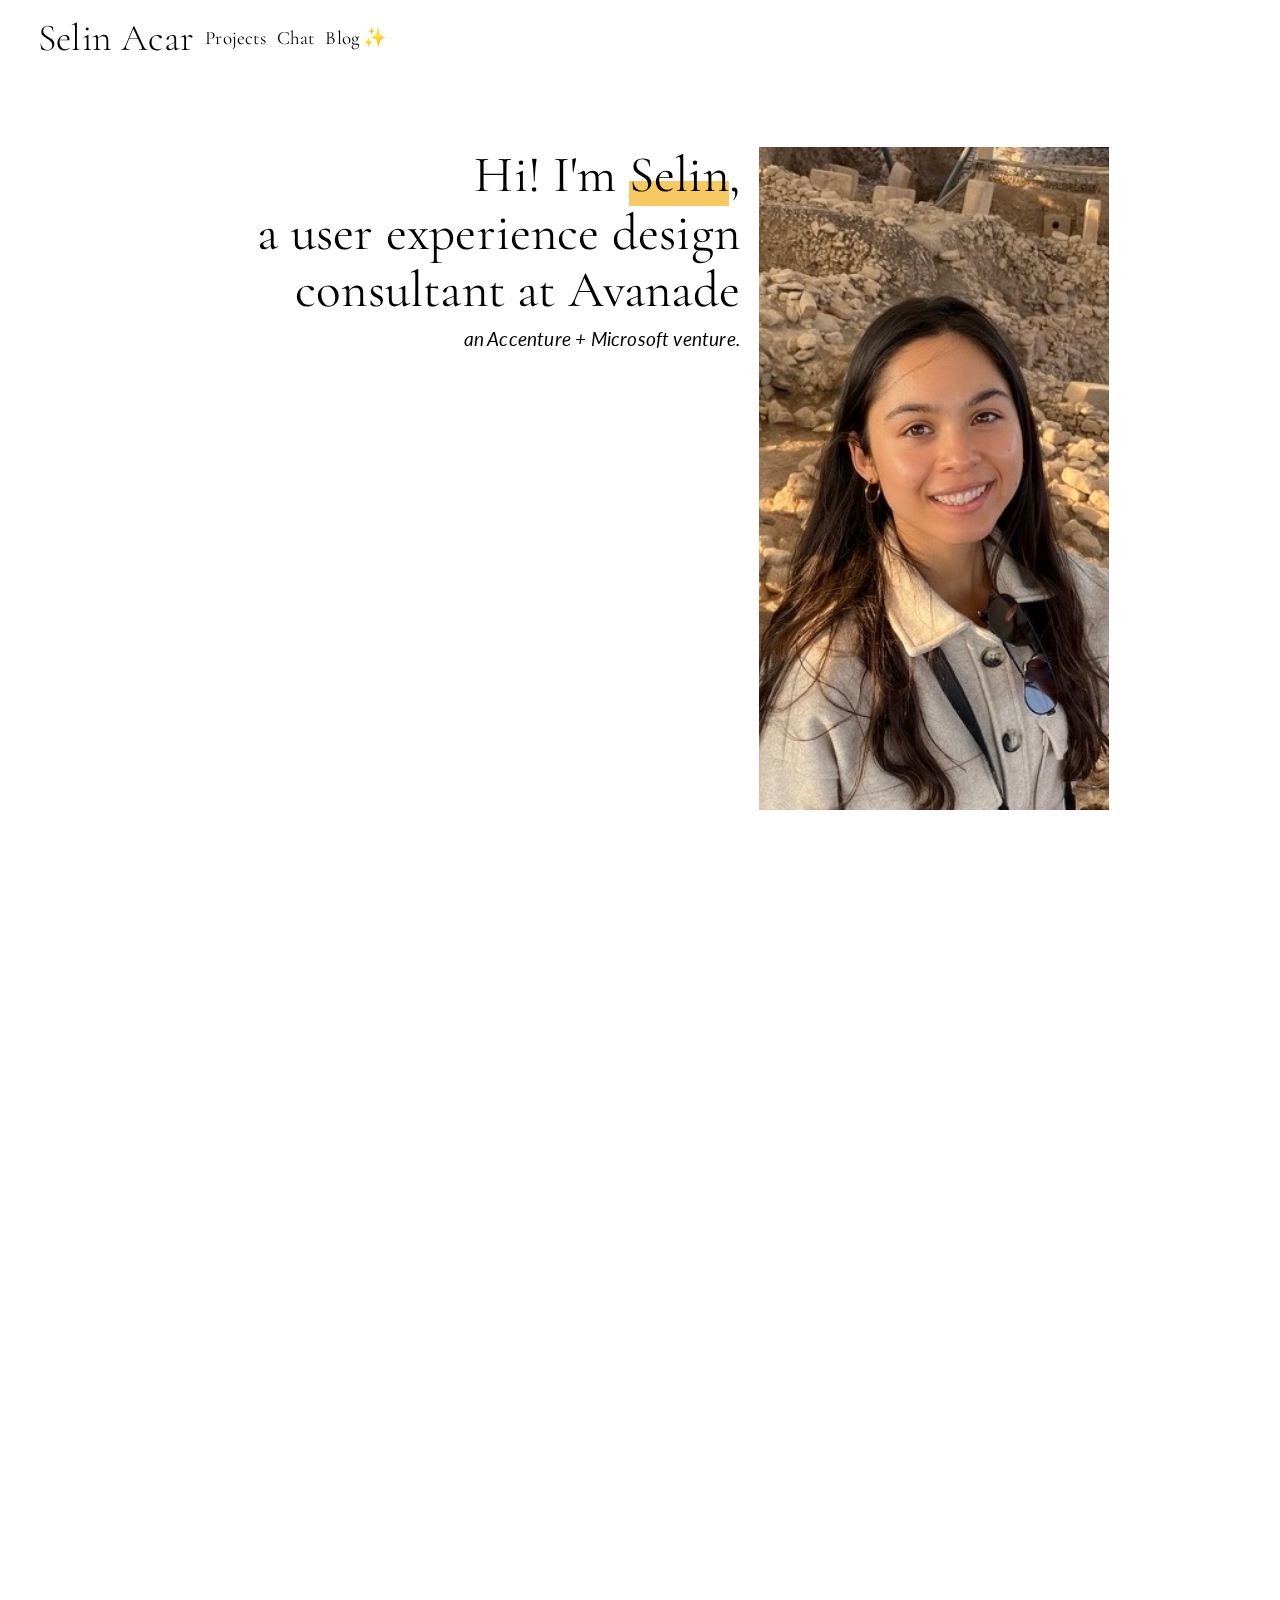
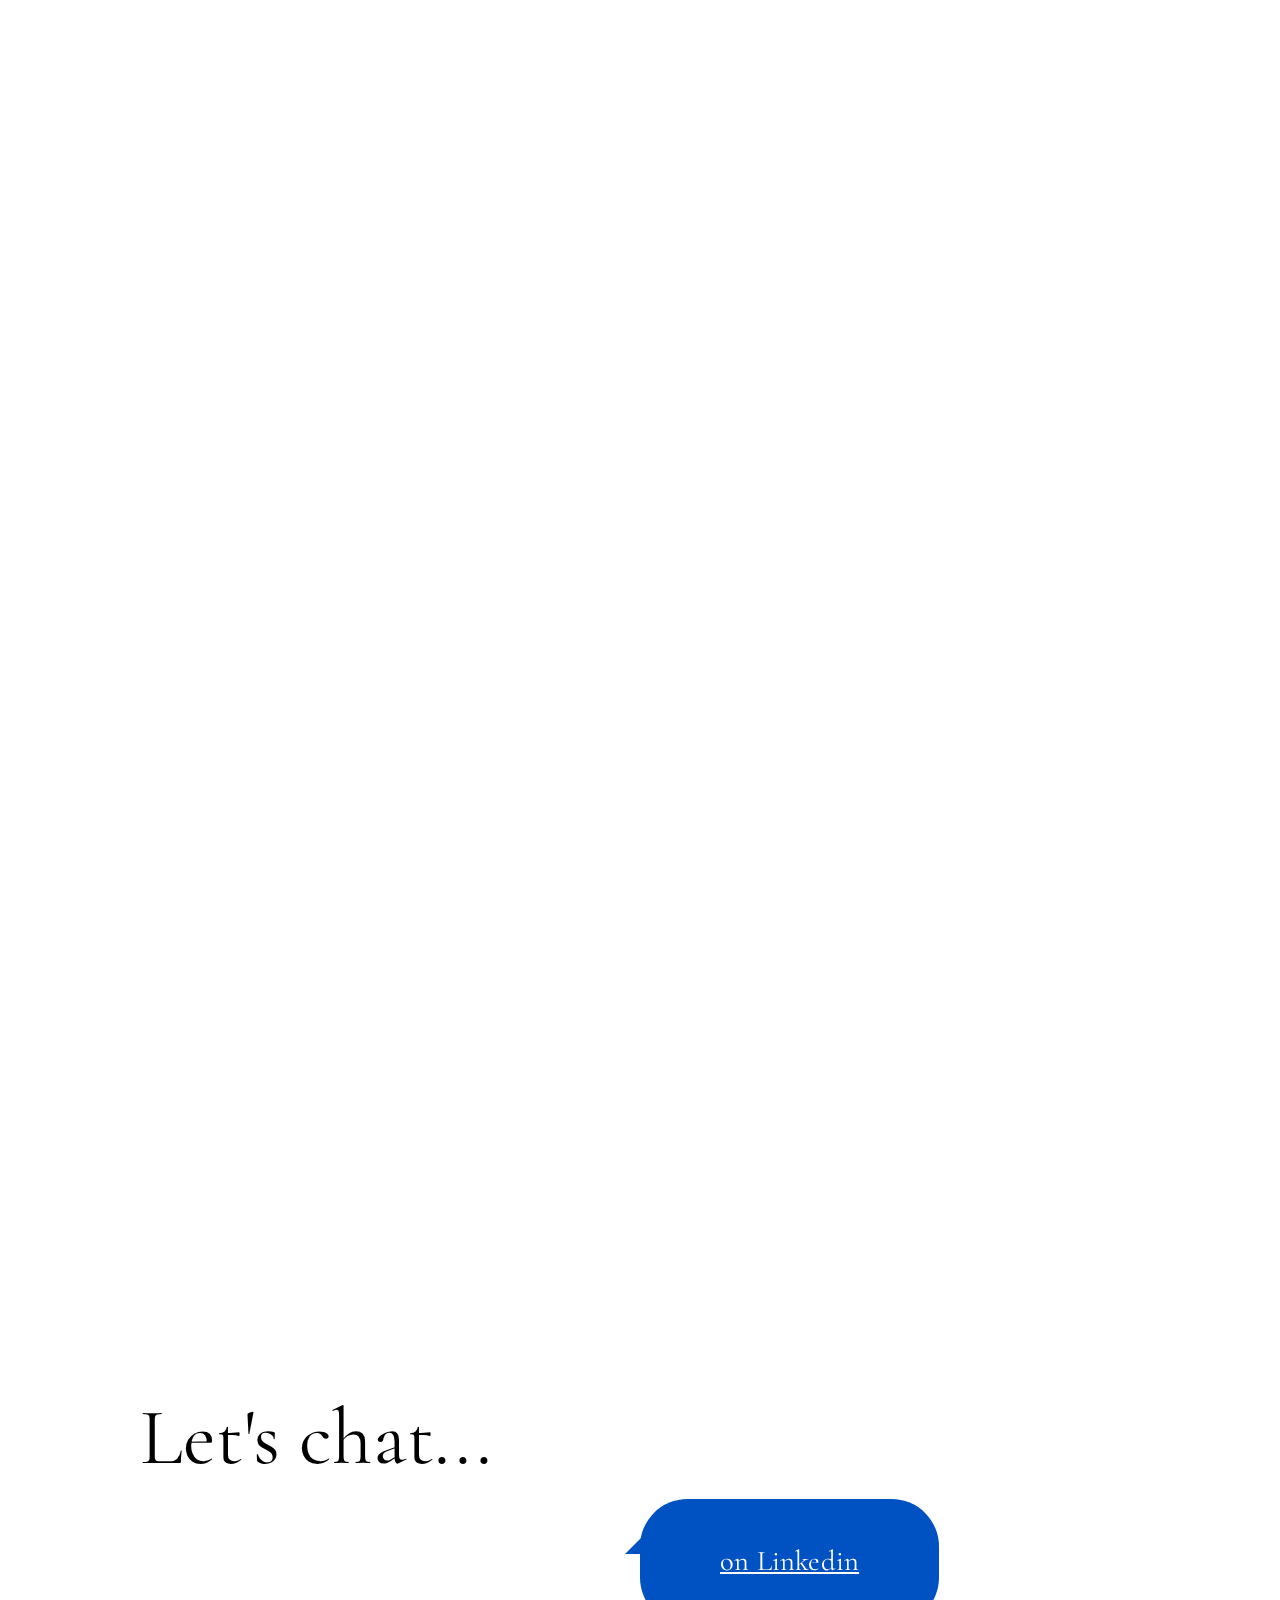
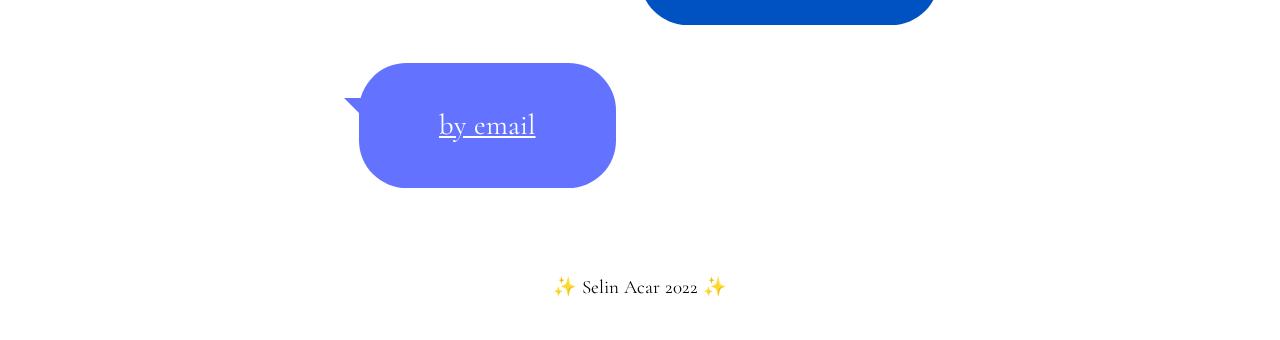
==== index.html @ de11a44c "updated email to western email" ====
<!DOCTYPE html>
<html lang="en">

<head>
    <meta name="viewport" content="width=device-width, initial-scale=1.0">
        
    <title>Selin Acar's Product Design Portfolio</title>
    <link rel="icon" type="image/x-icon" href="assets/favicon.png">
    <link rel="apple-touch-icon" href="assets/favicon.png">
    <link rel="preconnect" href="https://fonts.googleapis.com">
    <link rel="preconnect" href="https://fonts.gstatic.com" crossorigin>
    <link href="https://fonts.googleapis.com/css2?family=Cormorant+Garamond:wght@300&display=swap" rel="stylesheet">
    <link href="https://fonts.googleapis.com/css2?family=Lato:wght@300;700&display=swap" rel="stylesheet">

<link rel="stylesheet" href="style.css">

</head>

<body>

<nav id="navbar">
	<ul>
		<li><a href="#"><h1>Selin Acar</h1></a></li>
		<li><a href="#projects">Projects</a></li>
		<li><a href="#chat">Chat</a></li>
        <li><a href="https://selindenise.medium.com/">Blog</a> &#10024;</li>
	<ul>
</nav>

<div class="container-wide" id="about">
    <div class="intro-component">
        <div class="intro-component-text">
            <h2>Hi! I'm <span class="mark mark-yellow">Selin</span>,<br>a user experience design consultant at Avanade</h2>
            <p class="intro-component-emphasis">an Accenture + Microsoft venture.</p>
        </div>
        <img src="assets/selin_acar_peace.jpeg" alt="Selin Acar smiling in a selfie"/>
    </div>
    <div class="intro-component-description">
        <p class="reveal">My mix of <strong>technical understanding</strong>, <strong>user-centred approach</strong>, and <strong>eye for design</strong></b> results in...</p>
        <p class="intro-component-large reveal"><strong>thorough designs</strong></p>
        <p class="intro-component-large reveal"><strong>+</strong></p>
        <p class="intro-component-large reveal">great <strong>communication with developers</strong></p>
        <p class="intro-component-large reveal"><strong>+</strong></p>
        <p class="intro-component-large reveal">and <strong><em>ideas that come to life</em></strong>
    </div>
    
    <div class="brands">
        <h3 class="reveal">I've worked with...</h3>
        <div class="brands-images">
            <img class="reveal" src="assets/logos/enbridge.png" alt="Enbridge Logo">
            <img class="reveal" src="assets/logos/timmies.png" alt="Tim Hortons">
            <img class="reveal" src="assets/logos/telus.png" alt="Telus Logo">
            <img class="reveal" src="assets/logos/saputo.png" alt="Saputo Logo">
            <img class="reveal" src="assets/logos/td.png" alt="Toronto Dominion Bank Logo">
            <img class="reveal" src="assets/logos/tangerine.png" alt="Tangerine Bank">
            <img class="reveal" src="assets/logos/cmhc.png" alt="Canadian Motgage Housing Corporation Logo">
            <img class="reveal" src="assets/logos/metrolinx.png" alt="Metrolinx Logo">
            <img class="reveal" src="assets/logos/petrolubricants.png" alt="Petro Canada Lubricants Logo">
        </div>
    </div>
    <!--
    <div class="secondaryinfo block">
        <div class="secondaryinfo-block secondaryinfo-block-skills">
            <h3>Skills</h3>
            <div class="secondaryinfo-block-content">
                <ul>
                    <li>Annotations for Developers</li>
                    <li>Design Thinking Methods<li>
                    <li>Flow Diagrams</li>
                    <li>HTML + CSS</li>
                    <li>Information Architecture</li>
                    <li>Personas</li>
                    <li>Problem Solving + Logical Thinking</li>
                    <li>Prototyping</li>
                    <li>Storyboarding</li>
                    <li>Wireframes</li>
                    <li>Swift</li>
                    <li>Technical Writing + UML Documentation</li>
                </ul>
            </div>
        </div>
        <div class="secondaryinfo-block secondaryinfo-block-tools">
            <h3>Tools</h3>
            <div class="secondaryinfo-block-content">
                <ul>
                    <li>Adobe XD</li>
                    <li>Figma</li>
                    <li>Sketch</li>
                    <li>Balsamiq</li>
                    <li>Invision</li>
                    <li>Mural</li>
                    <li>Otter</li>
                    <li>Asana</li>
                    <li>Git</li>
                    <li>Xcode</li>
                </ul>
            </div>
        </div>
        <div class="secondaryinfo-block secondaryinfo-block-edu">
            <h3>Education</h3>
            <div class="secondaryinfo-block-content">
                <div class="center">
                    <img src="assets/fun/western.png" alt="Western University Mustang sticker with a large purple W and a running horse on top"/>
                </div>
                <p><strong>BESc Software Engineering</strong>, Western University 2017</p>
                <p>UXQB <strong>Certified Professional for Usability and User Experience</strong> - Foundation Level (CPUX-F) 2018</p>
                <p>Interaction Design Foundation (IDF) courses: <strong>Quality Web Communication</strong> 2022, <strong>UX Designer from Scratch</strong> 2018, <strong>Web Design for Usability</strong> 2017</p>
            </div>
        </div>
    </div>
    -->
</div>
<div class="container-full reveal">
    <div id="projects">
        <h2>Projects</h2>
        <p class="subheading">From research to maintenance, I've provided value throughout the full life cycle of product development.</p>
        
        <div class="twobytwogrid">
            
            <a href="2021-sende-birthday.html"><article class="project-highlight blue card">
                <h3><span class="mark mark-blue">Celebrating 365 days of Sende</span></h3>
                <p><em>as a Founder and Dreamer @ Sende Self-Care Essentials</em></p>
                <img class="project-highlight-photo" src="assets/2021-sende/sendecover.jpg" alt="A collage of sende imagery and branding">
            </article></a>
            
            <a href="2022-consumerapp.html"><article class="project-highlight red card">
                <h3><span class="mark mark-red">Designing the transition to a super app</span></h3>
                <p><em>as a Product Designer @ Canada's Largest Multinational Restaurant Chain</em></p>
                <img class="project-highlight-photo" src="https://nuvomagazine.scdn2.secure.raxcdn.com/wp-content/uploads/2016/08/Timbits.jpg" alt="Illustration of Tim Bits by Alice Clair">
            </article></a>
            
            <a href="2021-bank.html"><article class="project-highlight green card">
                <h3><span class="mark mark-green">Bringing manual experiences to the digital world</span></h3>
                <p><em>as a User Experience Designer @ a Top Five Canadian Bank</em></p>
                <img class="project-highlight-photo" src="assets/2021-bank/DBank-Send-and-Request-Money.jpg" alt="">
            </article></a>
            
            <a href="2020-telecom.html"><article class="project-highlight purple card">
                <h3><span class="mark mark-purple">Designing DIY home internet and cable setup experiences</span></h3>
                <p><em>as a Service designer @ a Big Three Canadian Telecom Company</em></p>
                <img class="project-highlight-photo" src="assets/2020-telecom/erik-mclean-U-Vu_r6qyyU-unsplash.jpg" alt="">
            </article></a>

            <a href="2018-gasutilities.html"><article class="project-highlight yellow card">
                <h3><span class="mark mark-yellow">A full digital transformation</span></h3>
                <p><em>as a User Experience Designer @ Canada's Largest Gas Utilities Company</em></p>
                <img class="project-highlight-photo" src="assets/2018-gasutilities/jason-richard-naK1i6nCuqc-unsplash.jpg" alt="">
            </article></a>
            
<!--            <a href="2021-sende.html"><article class="project-highlight blue card">-->
<!--                <h3><span class="mark mark-blue">Sende: Building you a self-care brand</span></h3>-->
<!--                <p><em>as a Founder and Dreamer @ Sende</em></p>-->
<!--                <img class="highlight-photo" src="assets/2021-sende/sendecover.jpg" alt="A collage of sende imagery and branding">-->
<!--            </article></a>-->
        </div>

        <div class="other-projects">
        <h3>Other Projects</h3>
            <details>
                <summary class="link">show me other projects</summary>
                <ul class="bullets">
                    <li><b>Digital Appointment Booking @a Top Five Canadian Bank</b> &#x2022; Designing various flows (incl. language and advisor selection)</li>
                    <li><b>Digital Transformation @Housing Crown Corporation</b> &#x2022; Creating the sass for a design system</li>
                    <li><b>iOS App @One of The Largest U.S. Congregations</b> &#x2022; Getting an app up and running quick as an iOS developer</li>
                    <li><b>iOS Banking App @a Top 5 Canadian Bank Subsidiary</b> &#x2022; Maintaining and updating features as an iOS developer</li>
                    <li><b>Pipeline Overhaul @Housing Crown Corporation</b> &#x2022; On a team that was creating software deployment pipelines throughout the organization, I created documents and videos for the client to help them understand the changes and utilize the pipelines</li>
                    <li><b>Digital Transformation @Canada's Largest Gas Utilities Company</b> &#x2022; Creating the sass based off of style guides and working with remote teams</li>
                    <li><b>Digital Transformation @Saputo (Liddel's + Devondale)</b> &#x2022; Creating the front-end for a Sitecore website</p></li>
                    <li><b>Presto Website @Metrolinx</b> &#x2022; Implementing designs for features in Angular</li>
                    <li><b>SEO Strategy @one of Canada's largest Oil & gas companies</b></li>
                    <li><b>Neck Therapy Simulation Project: Paper Plane @Western University Engineering+Physiotherapy</b> &#x2022; Creating a VR game on the Oculus Rift for neck rehabilitation. This earned most innovative capstone project at Western University in 2017 and was presented at the 2018 Bone and Joint Conference.</li>
                    <li><b>Focal: An immersive experience @Ryerson Univeristy</b> &#x2022; Developed an iOS application for a capstone fashion show that aimed to bridge the gap between technology and fashion by using the app to interact with the show itself</li>
                    <li><b>Print Material @Lighting Essentials</b> &#x2022; Designed in-store signage and business cards</li>
                    <li><b>Website & Google Reviews @London Prestige</b> &#x2022; Helping out my family's business</li>
                </ul>
                <p><em>...and more ~</em></p>
            </details>
        </div>

    </div>
    <!--
    <div class="funinfo">
        <div class="funinfo-block">
            <img src="assets/fun/bobaillustration.png" alt="illustration of bubble tea swirling with stars" width="50" height="150"/>
            <div class="funinfo-block-text">
                <h3 class="inline">Outside work,</h3>
                <p>I love to adventure, play board games, discover skincare products, drink bubble tea, and I founded a small business <a href="https://www.sende.ca">(www.sende.ca)</a> with one of my oldest friends.</p>
                <img src="assets/fun/azul.jpeg" alt="tile pieces from the game Azul"/>
            </div>
            <img src="assets/fun/selin with sende pestemal in pamukkale.png" alt="selin with sende pestemal in pamukkale"/>
        </div>
    </div>
-->
</div>


<div class="container-wide" id="chat">
    <h2>Let's chat...</h2>
    <a href="https://ca.linkedin.com/in/selinacar" class="chat-link">on Linkedin</a>
    <a href="mailto:sacar2@uwo.ca" class="chat-link">by email</a>
</div>
    
<footer>&#10024; Selin Acar 2022 &#10024;</footer>

<script>
    window.addEventListener("scroll", reveal);
    
    function reveal(){
        var reveals = document.querySelectorAll('.reveal');
        for (var i = 0; i < reveals.length; i++){
            var windowheight = window.innerHeight;
            var revealtop = reveals[i].getBoundingClientRect().top;
            var revealpoint = 150;
            var num = (windowheight - revealpoint);
            console.log("windowheight " + windowheight  + "< num " + num );

            if (revealtop < (windowheight - revealpoint)){
                reveals[i].classList.add('active');
            }else{
                reveals[i].classList.remove('active');
            }
        }
    }
</script>
<script>
    
    var prevScrollpos = window.pageYOffset;
    window.onscroll = function() {
    var currentScrollPos = window.pageYOffset;
<!--    if (window.innerWidth <= 1000) {-->
      if (prevScrollpos > currentScrollPos) {
        document.getElementById("navbar").style.top = "0";
      } else {
        document.getElementById("navbar").style.top = "-290px";
      }
<!--    }-->
      prevScrollpos = currentScrollPos;
    }
    
    
   
</script>

</body>

</html>
---- style.css ----
/* STRUCTURE ====================================*/

html{
    font: 20px 'Cormorant Garamond', serif;
    letter-spacing: .01rem;
    word-break: keep-all;
    line-height: 1.6;
}@media only screen and (min-width: 600px) {
    html{
        padding: 2rem 0 2rem;
        font-size: 19px;
    }
}@media only screen and (min-width: 1200px) {
    html{
        max-width: none;
        padding: 0;
        margin: 0;
    }
}
@media only screen and (min-width: 700px) { font: 24px 'Cormorant Garamond', serif; }

body{
    padding: 2rem 1rem 0;
    margin: 0;
    box-sizing: border-box;
}

@media only screen and (min-width: 1000px) {
    .container-full{ padding: 0 0 2rem; }
    .container-wide{
        padding: 1rem 0;
        width: 1000px;
        margin: auto;
    }
    .container-narrow{
        padding: 1rem 0;
        width: 800px;
        margin: auto;
    }
}

.twobytwogrid a{ margin: 1rem;
}@media only screen and (min-width: 800px) {
    .twobytwogrid{
        display: grid;
        grid-template-columns: 1fr 1fr;
    }
}

/* ALIGNMENT & SPACING ====================================*/

.center{ text-align: center; }
.inline{ display: inline; }
.resultsCTA{ margin-bottom: 2rem; }

/* TEXT ====================================*/

h1{ margin: 0; }
h1{ font-weight: lighter; }
h2{ font: 2.5em/1em 'Cormorant Garamond', serif; margin-bottom: 1rem; }
h3{ font: 1.6em/1em 'Cormorant Garamond', serif; margin: 1rem 0 .3rem;}
h4{ font: 1.3em/1em 'Cormorant Garamond', serif; margin: 1rem 0 .3rem;}
@media only screen and (min-width: 800px) {
    h2{ font: 4.209rem/4.5rem 'Cormorant Garamond', serif; }
    h3{ font: 2.441rem/3rem 'Cormorant Garamond', serif; }
    h4{ font: 1.953rem/2.0rem 'Cormorant Garamond', serif; }

}

.subheading{
    padding: 1rem;
    margin: 0;
    text-align: center;
}

.description{ font: 2rem/3rem 'Cormorant Garamond', serif; }

p{ font: 1rem/2rem 'Lato', sans-serif;}
b, strong{ font-family: 'Cormorant Garamond SemiBold'; }
p b, p strong, li b{ font-family: 'Lato', sans-serif; }
a{ color: black; }
a:visited{ color: black; }
.referencetext{
    color: grey;
    font-size: 0.7rem;
    float: right;
    text-align: right;
}
small{
    color: #575757;
    display: block;
    letter-spacing: 1.5;
    max-width:600px;
    float: right;
    text-align: right;
    font-family: 'Lato', sans-serif;
    letter-spacing: .2em;
}

/* LISTS ====================================*/

ul{ padding: 0; }
ul li{ list-style: none; }
ol li, ul li{ margin-bottom: .6rem; font-family: 'Lato', sans-serif;}

.bullets{ padding: revert; }
.bullets li{ list-style: "\2012  "; }

dt{
    font: small-caps 0.8rem 'Cormorant Garamond Bold', serif;
    padding-right: 0.5rem;
}
dd{ font-family: 'Lato', sans-serif;}

@media only screen and (min-width: 700px) {
    dd{
        margin-inline-start: 0;
        margin-bottom: 1rem;
    }
}

@media only screen and (min-width: 800px) {
    dl{
        display: grid;
        grid-template-columns: max-content auto;
    }
    dt{ grid-column-start: 1; }
    dd{
        grid-column-start: 2;
        padding-bottom: 1rem;
    }
}

/* MARKS (Highlights) ====================================*/

.mark{ background: linear-gradient(180deg, #fff 60%, #FFDF50 40%); }
.mark-purple{ background: linear-gradient(180deg, #fff 60%, rgba(195,150,209, 0.7) 40%); }
.mark-yellow{ background: linear-gradient(180deg, #fff 60%, rgba(246,178,29, 0.7) 40%); }
.mark-red{ background: linear-gradient(180deg, #fff 60%, rgba(255,70,72, 0.7) 40%); }
.mark-green{ background: linear-gradient(180deg, #fff 60%, rgba(81,176,67, 0.7) 40%); }
.mark-blue{ background: linear-gradient(180deg, #fff 60%, rgba(50,180,255, 0.7) 40%); }

/* EFFECTS ====================================*/

@keyframes fadein {
    from { opacity: 0; }
    to   { opacity: 1; }
}

.fade {
  background-color: lightgreen;
  opacity: 1;
}

@keyframes float {
  0% { transform: translatey(0px); }
  50% { transform: translatey(-20px); }
  100% { transform: translatey(0px); }
}

.reveal{
    position: relative;
    transform: translatey(150px);
    opacity: 0;
    transition: all 2s ease
}
.reveal.active{
    transform: translatey(0px);
    opacity: 1;
}

/* NAVIGATION ====================================*/
nav{
    background: white;
    z-index: 1000;
    width: 100%;
    padding: 0 1rem;
}
nav a, #projects a{ text-decoration: none; }

#navbar {
    position: fixed;
    top: 0;
    left: 0;
    transition: top 1s; /* Transition effect when sliding down (and up) */
}@media only screen and (min-width: 475px) {
    #navbar { left: 1rem; }
}
#navbar li{
    list-style: none;
    float: left;
    margin: 0 .6rem 0 0;
    line-height: 2rem;
    font-family: "Cormorant Garamond", serif;
}
#navbar li a{ font-size: 0.8rem;
}@media only screen and (min-width: 600px) {
    #navbar li a{ font-size: 1rem; }
}
#navbar a:hover{ background: linear-gradient(180deg, #fff 60%, rgba(246,178,29, 0.7) 40%); }
#navbar a>h1:hover{ background: linear-gradient(180deg, #fff 60%, rgba(246,178,29, 0.7) 40%); }

/* COMPONENTS: GLOBAL ====================================*/

#about{
    animation: fadein 2s;
    position: relative;
    scroll-snap-type: y mandatory;
}

article{ transition: 0.3s ease-in-out; }
article:hover{
    margin-top:-3px;
    margin-left:-3px;
    margin-right: 3px;
}
article h3::before{
    content: "case study";
    display: block;
    font: small-caps 0.8rem 'Cormorant Garamond', serif;
    margin-bottom: 0.5rem;
}@media only screen and (min-width: 600px) {
    article h3::before{ margin-bottom: 0.3rem; }
}
article.green:hover, article.green:active, article.green:focus{ background: honeydew; }
article.purple:hover, article.purple:active, article.purple:focus{ background: lavender; }
article.red:hover, article.red:active, article.red:focus{ background: mistyrose; }
article.yellow:hover, article.yellow:active, article.yellow:focus{ background: lightgoldenrodyellow; }
article.blue:hover, article.blue:active, article.blue:focus{ background: azure; }

.card{
    padding: 1rem 2rem;
    box-shadow: 4px 4px 10px lightgrey;
    box-sizing: border-box;
}

.challenge{
    padding: 1rem 2rem;
    border-left: 6px solid gray;
    box-shadow: 4px 4px 10px lightgrey;
    box-sizing: border-box;
    margin-bottom: 1rem;
    border-radius: 5px 0 0 5px;
    background: #fefefe;
}
.challenge h4{ font: small-caps 1rem 'Cormorant Garamond Bold'; margin: 0;}

.cover-image{
    max-height:50vh;
    object-fit: cover;
}

.CTA{
    font-size: 2rem;
    float: right;
}

details {
    margin-bottom: 0.5rem;
    overflow: hidden;
    color: black;
    border-right-width: 1px;
    border-bottom-width: 2px;
    padding: 0 0.5rem;
    background: white;
}
details #text { content: "see other projects"; }
details[open] #text { content: "hide other projects"; }
details[open] > summary:before { transform: rotate(90deg);}

footer{
    margin: 10rem 1rem 2rem;
    text-align: center;
    padding-top: 1rem;
}

img{
    width: 100%;
    padding-bottom: 1.3rem;
}

.learning{
    padding: .5rem 2rem;
    border-left: 6px solid #FFDF50;
    box-shadow: 4px 4px 10px lightgrey;
    box-sizing: border-box;
    margin-bottom: 2rem;
    border-radius: 5px 0 0 5px;
}

#projects a:hover, .link{ text-decoration: underline; }
#projects h2{ color: transparent;}

.project-image{ padding-bottom:.3rem; }
.project-highlight-photo{
    height: 200px;
    width: 100%;
    object-fit: cover;
}
.project-highlight h3{ margin: 0; }
.project-highlight p{ margin: 1rem 0; }
.project-highlight img{ padding-bottom: 0.5rem; }
.project-highlight:hover .mark-purple{ background: linear-gradient(180deg, lavender 60%, rgba(195,150,209, 0.7) 40%); }
.project-highlight:hover .mark-green{ background: linear-gradient(180deg, honeydew 60%, rgba(81,176,67, 0.7) 40%); }
.project-highlight:hover .mark-yellow{ background: linear-gradient(180deg, lightgoldenrodyellow 60%, rgba(246,178,29, 0.7) 40%); }
.project-highlight:hover .mark-red{ background: linear-gradient(180deg, mistyrose 60%, rgba(255,70,72, 0.7) 40%); }
.project-highlight:hover .mark-blue{ background: linear-gradient(180deg, azure 60%, rgba(50,180,255, 0.7) 40%); }

.role{
    display: block;
    margin: 0;
    font-style: italic;
}
.role:before{ content: "as a "; }

.secondaryinfo{
     letter-spacing: 0.05rem;
     font-size: 0.9rem;
     display: flex;
     flex-direction: column;
     align-items: flex-start;
     gap: 1rem;
}
.secondaryinfo-block{
    width: 100%;
    text-align: center;
}
.secondaryinfo-block-skills{
    background: #2f2f2f;
    color: white;
}
.secondaryinfo-block-edu{ background: lavender;}
.secondaryinfo-block-tools{ background: mintcream; }
.secondaryinfo-block h3{
    padding: 1rem 1rem;
    margin: 0;
    font-size: 1.6rem;
}
.secondaryinfo-block-content{ padding: 1rem; }
.secondaryinfo-block-content img{
        padding: 0;
        max-width: 120px;
}
@media only screen and (min-width: 475px) {
    .secondaryinfo{
         flex-direction: row;
         flex-wrap: wrap;
    }
    .secondaryinfo-block{ width:46%; }
    .secondaryinfo-block:nth-child(3){ width:100%; }
}@media only screen and (min-width: 800px) {
    .secondaryinfo{
         flex-direction: row;
         flex-wrap: nowrap;
         align-items: stretch;
    }
    .secondaryinfo-block{ width:33%; }
    .secondaryinfo-block:nth-child(3){ width:33%; }
}

summary{
  padding: 1rem;
  display: block;
  padding-left: 2.2rem;
  position: relative;
  cursor: pointer;
}
summary:before{
  content: '';
  border-width: .4rem;
  border-style: solid;
  border-color: transparent transparent transparent black;
  position: absolute;
  top: 1.3rem;
  left: 1rem;
  transform: rotate(0);
  transform-origin: .2rem 50%;
  transition: .25s transform ease;
}

/* COMPONENTS: HOMEPAGE ====================================*/

.brands{
    margin-top: 40vh;
    text-align: center;
}
.brands-images{
    display: grid;
    grid-template-columns: auto;
    justify-items: center;
}
.brands-images img{
    height: 120px;
    padding: 1rem;
    object-fit: contain;
    box-sizing: border-box;
}
@media only screen and (min-width: 475px) {
    .brands-images{ grid-template-columns: auto auto auto; }
}@media only screen and (min-width: 800px) {
    .brands-images img{
        height: 7rem;
        padding: 1.8rem;
    }
}

.chat-link{
    transform: translatey(0px);
    animation: float 10s ease-in-out infinite;
    mix-blend-mode: multiply;
    color: white;
    background-color: #0051C2;
    padding: 1rem 2rem;
    position: relative;
    font-size: 1rem;
    width: fit-content;
    margin: 0;
    border-radius: 2.5rem;
    display: block;
}@media only screen and (min-width: 475px) {
    .chat-link{ padding: 40px 80px; }
}@media only screen and (min-width: 600px) {
    .chat-link {
        font-size: 1.5rem;
        margin: 1rem 0;
    }
}
.chat-link:before {
    content: "";
    width: 0;
    height: 0;
    position: absolute;
}
.chat-link:nth-child(odd){
    background-color: #6372FF;
    margin: 1rem;
    float: left;
}
.chat-link:nth-child(odd):before {
    border-top: 10px solid #6372FF;
    border-right: 10px solid #6372FF;
    border-bottom: 10px solid transparent;
    border-left: 10px solid transparent;
    left: -15px;
    top: 35px;
}
.chat-link:nth-child(2){ float: right; }
.chat-link:nth-child(2):before {
    border-top: 10px solid transparent;
    border-right: 10px solid #0051C2;
    border-bottom: 10px solid #0051C2;
    border-left: 10px solid transparent;
    left: -15px;
    top: 35px;
}
@media only screen and (min-width: 475px) {
    .chat-link:nth-child(odd){ left: 20%; }
    .chat-link:nth-child(2){ left: 50%; float: none; }
}

.chat-link:nth-child(odd):hover:before {
    border-top: 10px solid darkslategray;
    border-right: 10px solid darkslategray;
    border-bottom: 10px solid transparent;
    border-left: 10px solid transparent;
    left: -15px;
    top: 40px;
}
.chat-link:nth-child(2):hover:before {
    border-top: 10px solid transparent;
    border-right: 10px solid darkslategray;
    border-bottom: 10px solid darkslategray;
    border-left: 10px solid transparent;
    left: -15px;
    top: 40px;
}
.chat-link:hover{ background: darkslategray; }

.intro-component{
    display: flex;
    min-height: 80vh;
    text-align: left;
    flex-wrap: wrap;
    margin: 10vh 0 0;
}
.intro-component img{
    object-fit: cover;
}
.intro-component h2{
    margin-bottom: 0;
}
@media only screen and (min-width: 800px) {
    .intro-component{
        flex-wrap: nowrap;
        text-align: right;
    }
    .intro-component-text{
        max-width: 60%;
    }
    .intro-component img{
        max-width: 35%;
        object-fit: cover;
        padding: 0 1rem 3rem;
    }
}@media only screen and (min-width: 1200px) {
    .intro-component h2{
        font: 4vw/4.5vw 'Cormorant Garamond', serif;
        display: inline;
    }
}
.intro-component-description{ text-align: center; font-size: 1.5rem; margin-top: 6rem; }
.intro-component-large{ font: 2.4rem/2.1rem 'Cormorant Garamond', serif; }
.intro-component-large strong{ font-family: 'Cormorant Garamond SemiBold', serif; }
.intro-component-emphasis{
    display: block;
    text-align: right;
    font-style: italic;
    margin: 0;
}@media only screen and (min-width: 1500px) {
}

.funinfo-block{
    display: flex;
    flex-direction: column;
    align-content: flex-start;
}@media only screen and (min-width: 800px) {
    .funinfo-block{ flex-direction: row; }
}
.funinfo-block img{ object-fit: contain;}
.funinfo-block img:nth-child(1){ order: 0; }
.funinfo-block img:nth-child(3){ order: 2; }
.funinfo-block-text { order: 1; }

@media only screen and (min-width: 600px) {
    .other-projects{ padding-left: 1rem; }
}@media only screen and (min-width: 800px) {
    .other-projects{ max-width: 950px; }
}
.other-projects p{ font-family: 'Cormorant Garamond Bold'; }
.other-projects p em{ font-weight: normal; }

#skillstools, .funinfo, #chat{
    margin-top: 6rem;
}





/*================== !!! TESTING WITH EMPTY PROJECT !!! ==================*/

.discover { }
.define { transform: rotate(180deg); }
.design {}
.develop { transform: rotate(180deg); }

.design-process>div{ position: relative; }
.design-process img{
    margin:0;
    padding:0;
    content: url("process-mobile.svg");
}
.design-process .text{
    text-align: center;
    position: absolute;
    top: 40%;
    font: small-caps 1.2rem 'Cormorant Garamond Bold';
}
.design-process .no{ opacity: 0.3; filter: grayscale(100%); }
.design-process .no .text{ font-size:1rem; }

@media only screen and (min-width: 600px) {
        .design-process{
        display: grid;
        grid-template-columns: auto auto auto auto auto;
    }
    .design-process .text{
        text-align: center;
        position: absolute;
        top: 40%;
        left: 35%;
        font: small-caps 1.2rem 'Cormorant Garamond Bold';
    }
    .design-process img{ content: url("process.svg"); }
}
/*================== end: !!! TESTING WITH EMPTY PROJECT !!! ==================*/
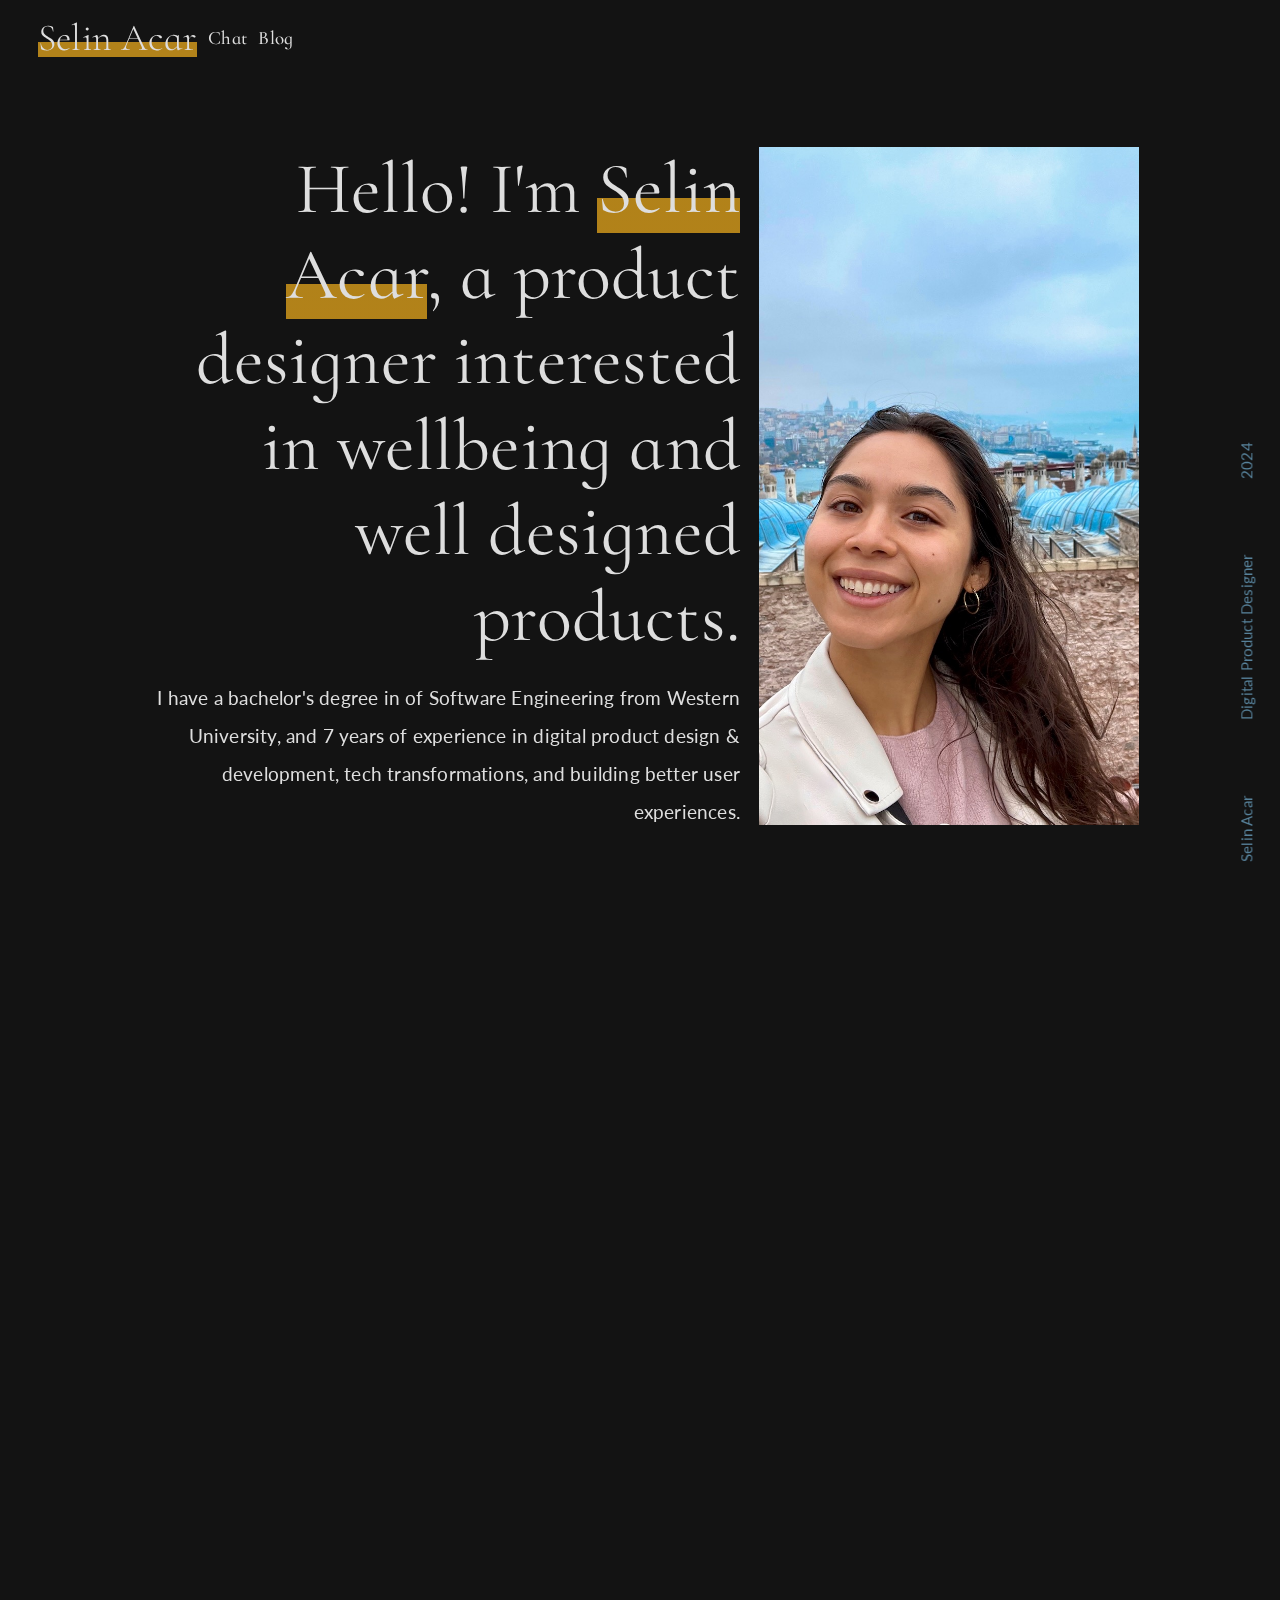
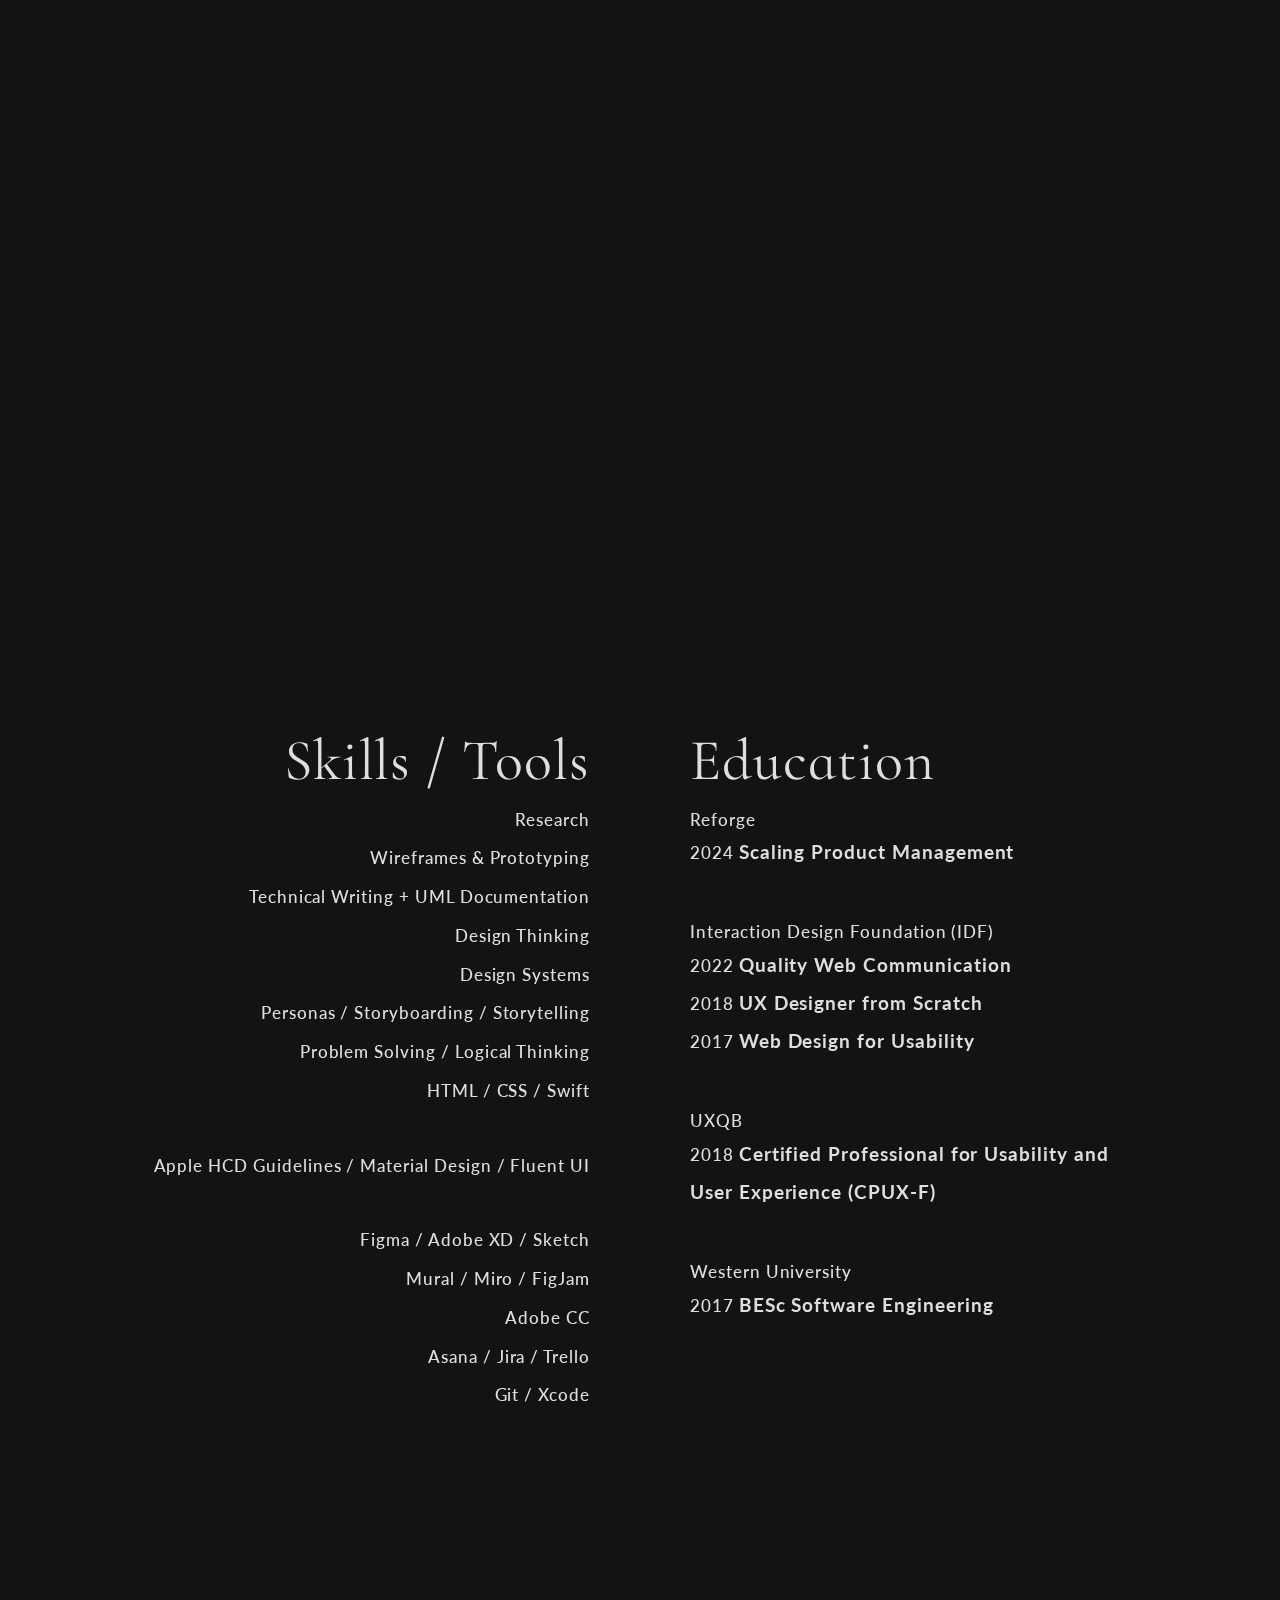
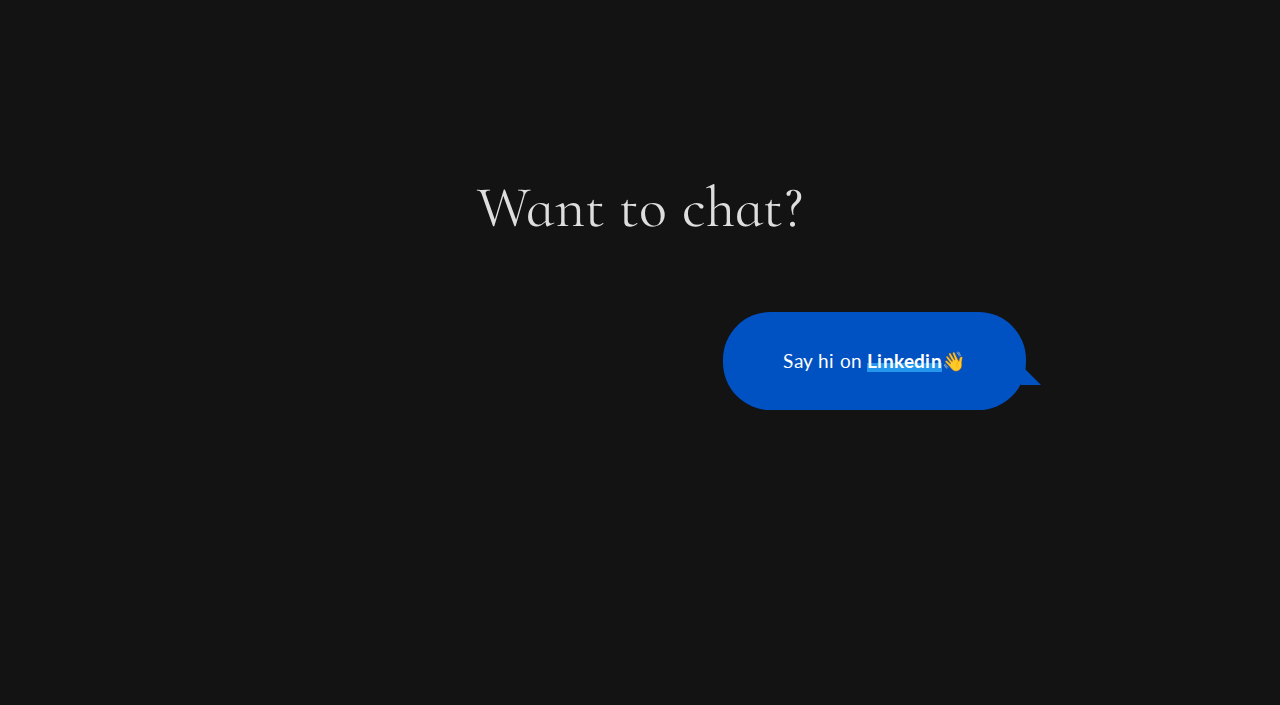
==== commit 27b130a0: "MAJOR UPDATE. Removed projects, updated about section, added in skills tools and education, added st" ====
--- a/index.html
+++ b/index.html
@@ -7,11 +7,14 @@
     <title>Selin Acar's Product Design Portfolio</title>
     <link rel="icon" type="image/x-icon" href="assets/favicon.png">
     <link rel="apple-touch-icon" href="assets/favicon.png">
+
     <link rel="preconnect" href="https://fonts.googleapis.com">
     <link rel="preconnect" href="https://fonts.gstatic.com" crossorigin>
-    <link href="https://fonts.googleapis.com/css2?family=Cormorant+Garamond:wght@300&display=swap" rel="stylesheet">
+    <link href="https://fonts.googleapis.com/css2?family=Cormorant+Infant:ital,wght@0,300;0,400;0,500;0,600;0,700;1,300;1,400;1,500;1,600;1,700&display=swap" rel="stylesheet">
     <link href="https://fonts.googleapis.com/css2?family=Lato:wght@300;700&display=swap" rel="stylesheet">
 
+        
+        
 <link rel="stylesheet" href="style.css">
 
 </head>
@@ -20,187 +23,121 @@
 
 <nav id="navbar">
 	<ul>
-		<li><a href="#"><h1>Selin Acar</h1></a></li>
-		<li><a href="#projects">Projects</a></li>
-		<li><a href="#chat">Chat</a></li>
-        <li><a href="https://selindenise.medium.com/">Blog</a> &#10024;</li>
+		<li><a href="#"><h1 class="mark mark-yellow">Selin Acar</h1></a></li>
+		<li><a href="https://www.linkedin.com/in/selinacar" target="_blank">Chat</a></li>
+        <li><a href="https://selindenise.medium.com/">Blog</a></li>
 	<ul>
 </nav>
 
 <div class="container-wide" id="about">
     <div class="intro-component">
         <div class="intro-component-text">
-            <h2>Hi! I'm <span class="mark mark-yellow">Selin</span>,<br>a user experience design consultant at Avanade</h2>
-            <p class="intro-component-emphasis">an Accenture + Microsoft venture.</p>
+            <h2>Hello! I'm <span class="mark mark-yellow">Selin Acar</span>, a product designer interested in wellbeing and well designed products.</h2>
+<!--            <p class="intro-component-emphasis">an Accenture + Microsoft venture.</p>-->
+            <img class="mobile-only" src="assets/selin_acar_peace.jpeg" alt="Selin Acar smiling in a selfie"/>
+
+            <p>I have a bachelor's degree in of Software Engineering from Western University, and 7 years of experience in digital product design & development, tech transformations, and building better user experiences.</p>
+
         </div>
-        <img src="assets/selin_acar_peace.jpeg" alt="Selin Acar smiling in a selfie"/>
+        <img class="medium-large-only" src="assets/selin_acar_peace.jpeg" alt="Selin Acar smiling in a selfie"/>
     </div>
     <div class="intro-component-description">
-        <p class="reveal">My mix of <strong>technical understanding</strong>, <strong>user-centred approach</strong>, and <strong>eye for design</strong></b> results in...</p>
-        <p class="intro-component-large reveal"><strong>thorough designs</strong></p>
-        <p class="intro-component-large reveal"><strong>+</strong></p>
-        <p class="intro-component-large reveal">great <strong>communication with developers</strong></p>
-        <p class="intro-component-large reveal"><strong>+</strong></p>
-        <p class="intro-component-large reveal">and <strong><em>ideas that come to life</em></strong>
+        <p class="reveal">My mix of <strong>technical understanding</strong>, <strong>user-centred approach</strong>, and <strong>eye for design</strong></b> results in</p>
+        <p class="intro-component-large reveal">thorough designs</p>
+        <p class="intro-component-large reveal">+</p>
+        <p class="intro-component-large reveal">smooth communication with developers </p>
+        <p class="intro-component-large reveal">+</p>
+        <p class="intro-component-large reveal">ideas that come to <em>life</em></p>
     </div>
     
     <div class="brands">
-        <h3 class="reveal">I've worked with...</h3>
+        <h3 class="reveal">Projects</h3>
         <div class="brands-images">
-            <img class="reveal" src="assets/logos/enbridge.png" alt="Enbridge Logo">
-            <img class="reveal" src="assets/logos/timmies.png" alt="Tim Hortons">
-            <img class="reveal" src="assets/logos/telus.png" alt="Telus Logo">
-            <img class="reveal" src="assets/logos/saputo.png" alt="Saputo Logo">
-            <img class="reveal" src="assets/logos/td.png" alt="Toronto Dominion Bank Logo">
-            <img class="reveal" src="assets/logos/tangerine.png" alt="Tangerine Bank">
-            <img class="reveal" src="assets/logos/cmhc.png" alt="Canadian Motgage Housing Corporation Logo">
-            <img class="reveal" src="assets/logos/metrolinx.png" alt="Metrolinx Logo">
-            <img class="reveal" src="assets/logos/petrolubricants.png" alt="Petro Canada Lubricants Logo">
+            <a href="https://apps.apple.com/ca/app/tim-hortons/id1143883086" target="_blank"><img class="reveal" src="assets/logos/timmies.png" alt="Tim Hortons"></a>
+            <a href="https://www.td.com/ca/en/personal-banking" target="_blank"><img class="reveal" src="assets/logos/td.png" alt="Toronto Dominion Bank Logo"></a>
+            <a href="https://www.enbridgegas.com/" target="_blank"><img class="reveal" src="assets/logos/enbridge.png" alt="Enbridge Logo"></a>
+            <a href="https://www.telus.com/en/internet/installation-options" target="_blank"><img class="reveal invertimage" src="assets/logos/telus.png" alt="Telus Logo"></a>
+            <a href="https://apps.apple.com/ca/app/tangerine-mobile-banking/id847844097" target="_blank"><img class="reveal" src="assets/logos/tangerine.png" alt="Tangerine Bank"></a>
+            <a href="https://saputo.com/en/our-products/international-sector/dairy-division-australia" target="_blank"><img class="reveal" src="assets/logos/saputo.png" alt="Saputo Logo"></a>
+            <a href="https://www.sende.ca" target="_blank"><img class="reveal" src="assets/logos/sende.png" alt="SENDE Quality Turkish Bodycare Logo"></a>
+            <a href="https://www.cmhc-schl.gc.ca/" target="_blank"><img class="reveal" src="assets/logos/cmhc.png" alt="Canadian Motgage Housing Corporation Logo"></a>
+            <a href="https://www.prestocard.ca/" target="_blank"><img class="reveal invertimage" src="assets/logos/metrolinx.png" alt="Metrolinx Logo"></a>
+            <a href="https://www.google.com/search?q=petro+canada+lubricants&oq=petro+canada+lubricants&gs_lcrp=EgZjaHJvbWUqDAgAECMYJxiABBiKBTIMCAAQIxgnGIAEGIoFMg0IARAuGMcBGNEDGIAEMgcIAhAAGIAEMgYIAxBFGDwyBggEEEUYPDIGCAUQRRg8MgYIBhBFGEEyBggHEEUYQdIBCDY0NjNqMGo0qAIAsAIA&sourceid=chrome&ie=UTF-8" target="_blank"><img class="reveal" src="assets/logos/petro.png" alt="Petro Canada Lubricants Logo"></a>
+            <a href="https://apps.apple.com/ca/app/joel-osteen-ministries/id652174679" target="_blank"><img class="reveal" src="assets/logos/joel.png" alt="Joel Osteen Ministries Logo"></a>
+
         </div>
     </div>
-    <!--
     <div class="secondaryinfo block">
+        
         <div class="secondaryinfo-block secondaryinfo-block-skills">
-            <h3>Skills</h3>
+            <h3>Skills / Tools</h3>
             <div class="secondaryinfo-block-content">
                 <ul>
-                    <li>Annotations for Developers</li>
-                    <li>Design Thinking Methods<li>
-                    <li>Flow Diagrams</li>
-                    <li>HTML + CSS</li>
-                    <li>Information Architecture</li>
-                    <li>Personas</li>
-                    <li>Problem Solving + Logical Thinking</li>
-                    <li>Prototyping</li>
-                    <li>Storyboarding</li>
-                    <li>Wireframes</li>
-                    <li>Swift</li>
+                    <li>Research</li>
+                    <li>Wireframes & Prototyping</li>
                     <li>Technical Writing + UML Documentation</li>
+                    <li>Design Thinking<li>
+                    <li>Design Systems</li>
+                    <li>Personas / Storyboarding / Storytelling</li>
+                    <li>Problem Solving / Logical Thinking</li>
+                    <li>HTML / CSS / Swift</li>
+                </ul>
+                <ul>
+                    <li>Apple HCD Guidelines / Material Design / Fluent UI</li>
+                </ul>
+                <ul>
+                    <li>Figma / Adobe XD / Sketch</li>
+                    <li>Mural / Miro / FigJam</li>
+                    <li>Adobe CC</li>
+                    <li>Asana / Jira / Trello</li>
+                    <li>Git / Xcode</li>
                 </ul>
             </div>
         </div>
-        <div class="secondaryinfo-block secondaryinfo-block-tools">
-            <h3>Tools</h3>
+        
+        
+        
+        <div class="secondaryinfo-block secondaryinfo-block-edu">
+            <h3>Education</h3>
             <div class="secondaryinfo-block-content">
                 <ul>
-                    <li>Adobe XD</li>
-                    <li>Figma</li>
-                    <li>Sketch</li>
-                    <li>Balsamiq</li>
-                    <li>Invision</li>
-                    <li>Mural</li>
-                    <li>Otter</li>
-                    <li>Asana</li>
-                    <li>Git</li>
-                    <li>Xcode</li>
+                    <li>Reforge
+                        <br>2024 <strong>Scaling Product Management</strong>
+                        </li>
+                    <li>Interaction Design Foundation (IDF)
+                        <br>2022 <strong>Quality Web Communication</strong>
+                        <br>2018 <strong>UX Designer from Scratch</strong>
+                        <br>2017 <strong>Web Design for Usability</strong></li>
+                    <li>UXQB
+                        <br>2018 <strong>Certified Professional for Usability and User Experience (CPUX-F)</strong></li>
+                    <li>Western University
+                        <br>2017 <strong>BESc Software Engineering</strong></li>
+
                 </ul>
             </div>
         </div>
-        <div class="secondaryinfo-block secondaryinfo-block-edu">
-            <h3>Education</h3>
-            <div class="secondaryinfo-block-content">
-                <div class="center">
-                    <img src="assets/fun/western.png" alt="Western University Mustang sticker with a large purple W and a running horse on top"/>
-                </div>
-                <p><strong>BESc Software Engineering</strong>, Western University 2017</p>
-                <p>UXQB <strong>Certified Professional for Usability and User Experience</strong> - Foundation Level (CPUX-F) 2018</p>
-                <p>Interaction Design Foundation (IDF) courses: <strong>Quality Web Communication</strong> 2022, <strong>UX Designer from Scratch</strong> 2018, <strong>Web Design for Usability</strong> 2017</p>
-            </div>
-        </div>
+        
+        
+        
     </div>
-    -->
-</div>
-<div class="container-full reveal">
-    <div id="projects">
-        <h2>Projects</h2>
-        <p class="subheading">From research to maintenance, I've provided value throughout the full life cycle of product development.</p>
-        
-        <div class="twobytwogrid">
-            
-            <a href="2021-sende-birthday.html"><article class="project-highlight blue card">
-                <h3><span class="mark mark-blue">Celebrating 365 days of Sende</span></h3>
-                <p><em>as a Founder and Dreamer @ Sende Self-Care Essentials</em></p>
-                <img class="project-highlight-photo" src="assets/2021-sende/sendecover.jpg" alt="A collage of sende imagery and branding">
-            </article></a>
-            
-            <a href="2022-consumerapp.html"><article class="project-highlight red card">
-                <h3><span class="mark mark-red">Designing the transition to a super app</span></h3>
-                <p><em>as a Product Designer @ Canada's Largest Multinational Restaurant Chain</em></p>
-                <img class="project-highlight-photo" src="https://nuvomagazine.scdn2.secure.raxcdn.com/wp-content/uploads/2016/08/Timbits.jpg" alt="Illustration of Tim Bits by Alice Clair">
-            </article></a>
-            
-            <a href="2021-bank.html"><article class="project-highlight green card">
-                <h3><span class="mark mark-green">Bringing manual experiences to the digital world</span></h3>
-                <p><em>as a User Experience Designer @ a Top Five Canadian Bank</em></p>
-                <img class="project-highlight-photo" src="assets/2021-bank/DBank-Send-and-Request-Money.jpg" alt="">
-            </article></a>
-            
-            <a href="2020-telecom.html"><article class="project-highlight purple card">
-                <h3><span class="mark mark-purple">Designing DIY home internet and cable setup experiences</span></h3>
-                <p><em>as a Service designer @ a Big Three Canadian Telecom Company</em></p>
-                <img class="project-highlight-photo" src="assets/2020-telecom/erik-mclean-U-Vu_r6qyyU-unsplash.jpg" alt="">
-            </article></a>
-
-            <a href="2018-gasutilities.html"><article class="project-highlight yellow card">
-                <h3><span class="mark mark-yellow">A full digital transformation</span></h3>
-                <p><em>as a User Experience Designer @ Canada's Largest Gas Utilities Company</em></p>
-                <img class="project-highlight-photo" src="assets/2018-gasutilities/jason-richard-naK1i6nCuqc-unsplash.jpg" alt="">
-            </article></a>
-            
-<!--            <a href="2021-sende.html"><article class="project-highlight blue card">-->
-<!--                <h3><span class="mark mark-blue">Sende: Building you a self-care brand</span></h3>-->
-<!--                <p><em>as a Founder and Dreamer @ Sende</em></p>-->
-<!--                <img class="highlight-photo" src="assets/2021-sende/sendecover.jpg" alt="A collage of sende imagery and branding">-->
-<!--            </article></a>-->
-        </div>
-
-        <div class="other-projects">
-        <h3>Other Projects</h3>
-            <details>
-                <summary class="link">show me other projects</summary>
-                <ul class="bullets">
-                    <li><b>Digital Appointment Booking @a Top Five Canadian Bank</b> &#x2022; Designing various flows (incl. language and advisor selection)</li>
-                    <li><b>Digital Transformation @Housing Crown Corporation</b> &#x2022; Creating the sass for a design system</li>
-                    <li><b>iOS App @One of The Largest U.S. Congregations</b> &#x2022; Getting an app up and running quick as an iOS developer</li>
-                    <li><b>iOS Banking App @a Top 5 Canadian Bank Subsidiary</b> &#x2022; Maintaining and updating features as an iOS developer</li>
-                    <li><b>Pipeline Overhaul @Housing Crown Corporation</b> &#x2022; On a team that was creating software deployment pipelines throughout the organization, I created documents and videos for the client to help them understand the changes and utilize the pipelines</li>
-                    <li><b>Digital Transformation @Canada's Largest Gas Utilities Company</b> &#x2022; Creating the sass based off of style guides and working with remote teams</li>
-                    <li><b>Digital Transformation @Saputo (Liddel's + Devondale)</b> &#x2022; Creating the front-end for a Sitecore website</p></li>
-                    <li><b>Presto Website @Metrolinx</b> &#x2022; Implementing designs for features in Angular</li>
-                    <li><b>SEO Strategy @one of Canada's largest Oil & gas companies</b></li>
-                    <li><b>Neck Therapy Simulation Project: Paper Plane @Western University Engineering+Physiotherapy</b> &#x2022; Creating a VR game on the Oculus Rift for neck rehabilitation. This earned most innovative capstone project at Western University in 2017 and was presented at the 2018 Bone and Joint Conference.</li>
-                    <li><b>Focal: An immersive experience @Ryerson Univeristy</b> &#x2022; Developed an iOS application for a capstone fashion show that aimed to bridge the gap between technology and fashion by using the app to interact with the show itself</li>
-                    <li><b>Print Material @Lighting Essentials</b> &#x2022; Designed in-store signage and business cards</li>
-                    <li><b>Website & Google Reviews @London Prestige</b> &#x2022; Helping out my family's business</li>
-                </ul>
-                <p><em>...and more ~</em></p>
-            </details>
-        </div>
-
-    </div>
-    <!--
-    <div class="funinfo">
-        <div class="funinfo-block">
-            <img src="assets/fun/bobaillustration.png" alt="illustration of bubble tea swirling with stars" width="50" height="150"/>
-            <div class="funinfo-block-text">
-                <h3 class="inline">Outside work,</h3>
-                <p>I love to adventure, play board games, discover skincare products, drink bubble tea, and I founded a small business <a href="https://www.sende.ca">(www.sende.ca)</a> with one of my oldest friends.</p>
-                <img src="assets/fun/azul.jpeg" alt="tile pieces from the game Azul"/>
-            </div>
-            <img src="assets/fun/selin with sende pestemal in pamukkale.png" alt="selin with sende pestemal in pamukkale"/>
-        </div>
-    </div>
--->
 </div>
 
-
 <div class="container-wide" id="chat">
-    <h2>Let's chat...</h2>
-    <a href="https://ca.linkedin.com/in/selinacar" class="chat-link">on Linkedin</a>
-    <a href="mailto:sacar2@uwo.ca" class="chat-link">by email</a>
+    <h3>Want to chat?</h3>
+    <div class="chat-message-container">
+        <a href="https://ca.linkedin.com/in/selinacar" target=”_blank”>
+            <p class="chat-link">Say hi on <span class="mark-blue">Linkedin</span>&#128075;</p>
+        </a>
+    </div>
+<!--    <a href="mailto:sacar2@uwo.ca" class="chat-link">by email</a>-->
 </div>
     
-<footer>&#10024; Selin Acar 2022 &#10024;</footer>
+<span class="sticky-context">
+    <p>Selin Acar</p>
+    <p>Digital Product Designer</p>
+    <p>2024</p>
+    <p></p>
+</span>
 
 <script>
     window.addEventListener("scroll", reveal);
--- a/style.css
+++ b/style.css
@@ -1,10 +1,17 @@
 /* STRUCTURE ====================================*/
 
 html{
-    font: 20px 'Cormorant Garamond', serif;
+    font-family: 20px "Cormorant Infant", serif;
+    font-weight: 500;
+    font-style: normal;
+
     letter-spacing: .01rem;
     word-break: keep-all;
     line-height: 1.6;
+    background: #131313;
+    color: #DEDEDE;
+    margin-bottom: 200px;
+    
 }@media only screen and (min-width: 600px) {
     html{
         padding: 2rem 0 2rem;
@@ -14,10 +21,10 @@
     html{
         max-width: none;
         padding: 0;
-        margin: 0;
-    }
-}
-@media only screen and (min-width: 700px) { font: 24px 'Cormorant Garamond', serif; }
+        margin: 0 0 200px 0;
+    }
+}
+@media only screen and (min-width: 700px) { font: 24px 'Cormorant Infant', serif; }
 
 body{
     padding: 2rem 1rem 0;
@@ -39,13 +46,6 @@
     }
 }
 
-.twobytwogrid a{ margin: 1rem;
-}@media only screen and (min-width: 800px) {
-    .twobytwogrid{
-        display: grid;
-        grid-template-columns: 1fr 1fr;
-    }
-}
 
 /* ALIGNMENT & SPACING ====================================*/
 
@@ -55,15 +55,15 @@
 
 /* TEXT ====================================*/
 
-h1{ margin: 0; }
-h1{ font-weight: lighter; }
-h2{ font: 2.5em/1em 'Cormorant Garamond', serif; margin-bottom: 1rem; }
-h3{ font: 1.6em/1em 'Cormorant Garamond', serif; margin: 1rem 0 .3rem;}
-h4{ font: 1.3em/1em 'Cormorant Garamond', serif; margin: 1rem 0 .3rem;}
+h1{ margin: 0;
+    font-weight: lighter; }
+h2{ font: 2.027rem/1.3em 'Cormorant Infant', serif; margin-bottom: 1rem; }
+h3{ font: 1.802rem/1em 'Cormorant Infant', serif; margin: 1rem 0 .3rem;}
+h4{ font: 1.602rem/1em 'Cormorant Infant', serif; margin: 1rem 0 .3rem;}
 @media only screen and (min-width: 800px) {
-    h2{ font: 4.209rem/4.5rem 'Cormorant Garamond', serif; }
-    h3{ font: 2.441rem/3rem 'Cormorant Garamond', serif; }
-    h4{ font: 1.953rem/2.0rem 'Cormorant Garamond', serif; }
+    h2{ font: 3.815rem/4.5rem 'Cormorant Infant', serif; }
+    h3{ font: 3.052rem/3rem 'Cormorant Infant', serif; }
+    h4{ font: 2.441rem/2.0rem 'Cormorant Infant', serif; }
 
 }
 
@@ -73,29 +73,45 @@
     text-align: center;
 }
 
-.description{ font: 2rem/3rem 'Cormorant Garamond', serif; }
+.description{ font: 2rem/3rem 'Cormorant Infant', serif; }
 
 p{ font: 1rem/2rem 'Lato', sans-serif;}
-b, strong{ font-family: 'Cormorant Garamond SemiBold'; }
+ul li strong{ font: 1rem/2rem 'Lato', sans-serif; font-weight: 700;}
+b, strong{ font-family: 'Cormorant Infant'; }
 p b, p strong, li b{ font-family: 'Lato', sans-serif; }
-a{ color: black; }
-a:visited{ color: black; }
+a:visited{ color: white; }
 .referencetext{
-    color: grey;
     font-size: 0.7rem;
     float: right;
     text-align: right;
 }
 small{
-    color: #575757;
     display: block;
     letter-spacing: 1.5;
     max-width:600px;
     float: right;
     text-align: right;
     font-family: 'Lato', sans-serif;
-    letter-spacing: .2em;
-}
+/*    letter-spacing: .1em;*/
+}
+
+.mobile-only{
+}
+.medium-large-only{
+    display: none;
+
+}
+
+@media only screen and (min-width: 700px) {
+    
+    .mobile-only{
+        display: none;
+    }
+    .medium-large-only{
+        display: initial;
+    }
+}
+
 
 /* LISTS ====================================*/
 
@@ -107,7 +123,7 @@
 .bullets li{ list-style: "\2012  "; }
 
 dt{
-    font: small-caps 0.8rem 'Cormorant Garamond Bold', serif;
+    font: small-caps 0.8rem 'Cormorant Infant Bold', serif;
     padding-right: 0.5rem;
 }
 dd{ font-family: 'Lato', sans-serif;}
@@ -134,11 +150,11 @@
 /* MARKS (Highlights) ====================================*/
 
 .mark{ background: linear-gradient(180deg, #fff 60%, #FFDF50 40%); }
-.mark-purple{ background: linear-gradient(180deg, #fff 60%, rgba(195,150,209, 0.7) 40%); }
-.mark-yellow{ background: linear-gradient(180deg, #fff 60%, rgba(246,178,29, 0.7) 40%); }
-.mark-red{ background: linear-gradient(180deg, #fff 60%, rgba(255,70,72, 0.7) 40%); }
-.mark-green{ background: linear-gradient(180deg, #fff 60%, rgba(81,176,67, 0.7) 40%); }
-.mark-blue{ background: linear-gradient(180deg, #fff 60%, rgba(50,180,255, 0.7) 40%); }
+.mark-purple{ background: linear-gradient(180deg, #131313 60%, rgba(195,150,209, 0.7) 40%); }
+.mark-yellow{ background: linear-gradient(180deg, #131313 60%, rgba(246,178,29, 0.7) 40%); }
+.mark-red{ background: linear-gradient(180deg, #131313 60%, rgba(255,70,72, 0.7) 40%); }
+.mark-green{ background: linear-gradient(180deg, #131313 60%, rgba(81,176,67, 0.7) 40%); }
+.mark-blue{ background: linear-gradient(180deg, #0051C2 60%, rgba(50,180,255, 0.7) 40%); }
 
 /* EFFECTS ====================================*/
 
@@ -171,7 +187,7 @@
 
 /* NAVIGATION ====================================*/
 nav{
-    background: white;
+    background: #131313;
     z-index: 1000;
     width: 100%;
     padding: 0 1rem;
@@ -191,14 +207,14 @@
     float: left;
     margin: 0 .6rem 0 0;
     line-height: 2rem;
-    font-family: "Cormorant Garamond", serif;
-}
-#navbar li a{ font-size: 0.8rem;
+    font-family: "Cormorant Infant", serif;
+}
+#navbar li a{ font-size: 0.8rem; color: #DEDEDE;
 }@media only screen and (min-width: 600px) {
     #navbar li a{ font-size: 1rem; }
 }
-#navbar a:hover{ background: linear-gradient(180deg, #fff 60%, rgba(246,178,29, 0.7) 40%); }
-#navbar a>h1:hover{ background: linear-gradient(180deg, #fff 60%, rgba(246,178,29, 0.7) 40%); }
+#navbar a:hover{ background: linear-gradient(180deg, #131313 60%, rgba(246,178,29, 0.7) 40%); }
+#navbar a>h1:hover{ background: linear-gradient(180deg, #131313 60%, rgba(246,178,29, 0.7) 40%); }
 
 /* COMPONENTS: GLOBAL ====================================*/
 
@@ -207,26 +223,6 @@
     position: relative;
     scroll-snap-type: y mandatory;
 }
-
-article{ transition: 0.3s ease-in-out; }
-article:hover{
-    margin-top:-3px;
-    margin-left:-3px;
-    margin-right: 3px;
-}
-article h3::before{
-    content: "case study";
-    display: block;
-    font: small-caps 0.8rem 'Cormorant Garamond', serif;
-    margin-bottom: 0.5rem;
-}@media only screen and (min-width: 600px) {
-    article h3::before{ margin-bottom: 0.3rem; }
-}
-article.green:hover, article.green:active, article.green:focus{ background: honeydew; }
-article.purple:hover, article.purple:active, article.purple:focus{ background: lavender; }
-article.red:hover, article.red:active, article.red:focus{ background: mistyrose; }
-article.yellow:hover, article.yellow:active, article.yellow:focus{ background: lightgoldenrodyellow; }
-article.blue:hover, article.blue:active, article.blue:focus{ background: azure; }
 
 .card{
     padding: 1rem 2rem;
@@ -243,7 +239,7 @@
     border-radius: 5px 0 0 5px;
     background: #fefefe;
 }
-.challenge h4{ font: small-caps 1rem 'Cormorant Garamond Bold'; margin: 0;}
+.challenge h4{ font: small-caps 1rem 'Cormorant Infant Bold'; margin: 0;}
 
 .cover-image{
     max-height:50vh;
@@ -258,7 +254,6 @@
 details {
     margin-bottom: 0.5rem;
     overflow: hidden;
-    color: black;
     border-right-width: 1px;
     border-bottom-width: 2px;
     padding: 0 0.5rem;
@@ -268,10 +263,24 @@
 details[open] #text { content: "hide other projects"; }
 details[open] > summary:before { transform: rotate(90deg);}
 
-footer{
-    margin: 10rem 1rem 2rem;
-    text-align: center;
-    padding-top: 1rem;
+.sticky-context{
+    padding:0;
+    position: fixed;
+    bottom: 0;
+    right: 0;
+    height:100vh;
+    transform: rotate(180deg);
+    display: flex;
+    flex-direction: column;
+    z-index: -100;
+}
+.sticky-context p{
+    writing-mode: vertical-lr;
+    padding: 2rem 0;
+    color: #79B9DE;
+    font-size: .8rem;
+    letter-spacing: .01rem;
+    opacity: 0.67;
 }
 
 img{
@@ -279,64 +288,24 @@
     padding-bottom: 1.3rem;
 }
 
-.learning{
-    padding: .5rem 2rem;
-    border-left: 6px solid #FFDF50;
-    box-shadow: 4px 4px 10px lightgrey;
-    box-sizing: border-box;
-    margin-bottom: 2rem;
-    border-radius: 5px 0 0 5px;
-}
-
-#projects a:hover, .link{ text-decoration: underline; }
-#projects h2{ color: transparent;}
-
-.project-image{ padding-bottom:.3rem; }
-.project-highlight-photo{
-    height: 200px;
-    width: 100%;
-    object-fit: cover;
-}
-.project-highlight h3{ margin: 0; }
-.project-highlight p{ margin: 1rem 0; }
-.project-highlight img{ padding-bottom: 0.5rem; }
-.project-highlight:hover .mark-purple{ background: linear-gradient(180deg, lavender 60%, rgba(195,150,209, 0.7) 40%); }
-.project-highlight:hover .mark-green{ background: linear-gradient(180deg, honeydew 60%, rgba(81,176,67, 0.7) 40%); }
-.project-highlight:hover .mark-yellow{ background: linear-gradient(180deg, lightgoldenrodyellow 60%, rgba(246,178,29, 0.7) 40%); }
-.project-highlight:hover .mark-red{ background: linear-gradient(180deg, mistyrose 60%, rgba(255,70,72, 0.7) 40%); }
-.project-highlight:hover .mark-blue{ background: linear-gradient(180deg, azure 60%, rgba(50,180,255, 0.7) 40%); }
-
-.role{
-    display: block;
-    margin: 0;
-    font-style: italic;
-}
-.role:before{ content: "as a "; }
 
 .secondaryinfo{
-     letter-spacing: 0.05rem;
-     font-size: 0.9rem;
-     display: flex;
-     flex-direction: column;
-     align-items: flex-start;
-     gap: 1rem;
+    letter-spacing: 0.05rem;
+    font-size: 0.9rem;
+    display: flex;
+    flex-direction: column;
+    justify-content: space-between;
+    gap: 1rem;
+    margin-top: 14rem;
 }
 .secondaryinfo-block{
     width: 100%;
-    text-align: center;
-}
-.secondaryinfo-block-skills{
-    background: #2f2f2f;
-    color: white;
-}
-.secondaryinfo-block-edu{ background: lavender;}
-.secondaryinfo-block-tools{ background: mintcream; }
-.secondaryinfo-block h3{
-    padding: 1rem 1rem;
-    margin: 0;
-    font-size: 1.6rem;
-}
-.secondaryinfo-block-content{ padding: 1rem; }
+    text-align: left;
+}
+
+.secondaryinfo-block-edu li, .secondaryinfo-block-skills ul{
+    margin-bottom: 2.5rem;
+}
 .secondaryinfo-block-content img{
         padding: 0;
         max-width: 120px;
@@ -348,14 +317,17 @@
     }
     .secondaryinfo-block{ width:46%; }
     .secondaryinfo-block:nth-child(3){ width:100%; }
+    
+    .secondaryinfo-block-skills{
+        text-align: right;
+    }
 }@media only screen and (min-width: 800px) {
     .secondaryinfo{
          flex-direction: row;
          flex-wrap: nowrap;
          align-items: stretch;
     }
-    .secondaryinfo-block{ width:33%; }
-    .secondaryinfo-block:nth-child(3){ width:33%; }
+    .secondaryinfo-block{ width:45%;}
 }
 
 summary{
@@ -381,48 +353,63 @@
 /* COMPONENTS: HOMEPAGE ====================================*/
 
 .brands{
-    margin-top: 40vh;
-    text-align: center;
+    margin-top: 14rem;
 }
 .brands-images{
     display: grid;
-    grid-template-columns: auto;
-    justify-items: center;
+    grid-template-columns: 1fr 1fr;
+    column-gap: 4rem;
+    row-gap: 4rem;
+    margin-top: 4rem;
+    align-items: center;
 }
 .brands-images img{
-    height: 120px;
-    padding: 1rem;
+    max-height: 60px;
+    padding: 0;
+    box-sizing: border-box;
     object-fit: contain;
-    box-sizing: border-box;
+    align-self:center;
 }
 @media only screen and (min-width: 475px) {
-    .brands-images{ grid-template-columns: auto auto auto; }
+    .brands-images{ grid-template-columns: 1fr 1fr 1fr; }
 }@media only screen and (min-width: 800px) {
     .brands-images img{
-        height: 7rem;
-        padding: 1.8rem;
-    }
+        max-height: 2rem;
+    }
+}
+
+#chat, .brands{
+    text-align: left;
+}@media only screen and (min-width: 475px) {
+    #chat, .brands{
+        text-align: center;
+    }
+}
+
+.chat-message-container{
+    margin: 4rem 4rem 4rem auto;
+    width: fit-content;
+    text-align: left;
+}
+#chat a{
+    text-decoration: none;
 }
 
 .chat-link{
     transform: translatey(0px);
     animation: float 10s ease-in-out infinite;
-    mix-blend-mode: multiply;
     color: white;
     background-color: #0051C2;
     padding: 1rem 2rem;
-    position: relative;
-    font-size: 1rem;
     width: fit-content;
-    margin: 0;
     border-radius: 2.5rem;
     display: block;
 }@media only screen and (min-width: 475px) {
-    .chat-link{ padding: 40px 80px; }
-}@media only screen and (min-width: 600px) {
+    .chat-link{ padding: 30px 60px;}
+}@media only screen and (min-width: 1080px) {
     .chat-link {
-        font-size: 1.5rem;
-        margin: 1rem 0;
+        margin: 2rem;
+        margin-left: auto;
     }
 }
 .chat-link:before {
@@ -431,63 +418,45 @@
     height: 0;
     position: absolute;
 }
-.chat-link:nth-child(odd){
-    background-color: #6372FF;
-    margin: 1rem;
-    float: left;
-}
-.chat-link:nth-child(odd):before {
-    border-top: 10px solid #6372FF;
-    border-right: 10px solid #6372FF;
-    border-bottom: 10px solid transparent;
-    border-left: 10px solid transparent;
-    left: -15px;
-    top: 35px;
-}
-.chat-link:nth-child(2){ float: right; }
-.chat-link:nth-child(2):before {
+.chat-link:before {
     border-top: 10px solid transparent;
-    border-right: 10px solid #0051C2;
+    border-right: 10px solid transparent;
     border-bottom: 10px solid #0051C2;
-    border-left: 10px solid transparent;
-    left: -15px;
-    top: 35px;
-}
-@media only screen and (min-width: 475px) {
-    .chat-link:nth-child(odd){ left: 20%; }
-    .chat-link:nth-child(2){ left: 50%; float: none; }
-}
-
-.chat-link:nth-child(odd):hover:before {
-    border-top: 10px solid darkslategray;
-    border-right: 10px solid darkslategray;
-    border-bottom: 10px solid transparent;
-    border-left: 10px solid transparent;
-    left: -15px;
-    top: 40px;
-}
-.chat-link:nth-child(2):hover:before {
+    border-left: 10px solid #0051C2;
+    right: -15px;
+    bottom: 25px;
+}
+
+.chat-link span{
+    color: white;
+    font-weight: bold;
+    text-decoration: none;
+}
+
+.chat-link:hover:before {
     border-top: 10px solid transparent;
-    border-right: 10px solid darkslategray;
-    border-bottom: 10px solid darkslategray;
-    border-left: 10px solid transparent;
-    left: -15px;
-    top: 40px;
-}
-.chat-link:hover{ background: darkslategray; }
+    border-right: 10px solid transparent;
+    border-bottom: 10px solid #4F4F5E;
+    border-left: 10px solid #4F4F5E;
+}
+.chat-link:hover{ background: #4F4F5E; }
+
+.chat-link:hover .mark-blue, .chat-link:hover .mark-blue, .chat-link:hover .mark-blue{ background: linear-gradient(180deg, #4F4F5E 60%, rgba(50,180,255, 0.7) 40%); }
+
 
 .intro-component{
     display: flex;
-    min-height: 80vh;
     text-align: left;
     flex-wrap: wrap;
     margin: 10vh 0 0;
+    gap: 1rem;
 }
 .intro-component img{
     object-fit: cover;
+    max-height: 50vh;
 }
 .intro-component h2{
-    margin-bottom: 0;
+    margin: 0 0 1rem;
 }
 @media only screen and (min-width: 800px) {
     .intro-component{
@@ -498,19 +467,25 @@
         max-width: 60%;
     }
     .intro-component img{
-        max-width: 35%;
-        object-fit: cover;
-        padding: 0 1rem 3rem;
+        max-width: 38%;
+        max-height: none;
     }
 }@media only screen and (min-width: 1200px) {
     .intro-component h2{
-        font: 4vw/4.5vw 'Cormorant Garamond', serif;
         display: inline;
     }
 }
-.intro-component-description{ text-align: center; font-size: 1.5rem; margin-top: 6rem; }
-.intro-component-large{ font: 2.4rem/2.1rem 'Cormorant Garamond', serif; }
-.intro-component-large strong{ font-family: 'Cormorant Garamond SemiBold', serif; }
+.intro-component-description{
+    text-align: center;
+    font-size: 1.5rem;
+    margin-top: 6rem;
+}@media only screen and (min-width: 1200px) {
+    .intro-component-description{
+        text-align: center;
+    }
+}
+.intro-component-large{ font: 1.3rem/1.1rem 'Cormorant Infant', serif; }
+.intro-component-large strong{ font-family: 'Cormorant Infant', serif; }
 .intro-component-emphasis{
     display: block;
     text-align: right;
@@ -519,70 +494,19 @@
 }@media only screen and (min-width: 1500px) {
 }
 
-.funinfo-block{
-    display: flex;
-    flex-direction: column;
-    align-content: flex-start;
-}@media only screen and (min-width: 800px) {
-    .funinfo-block{ flex-direction: row; }
-}
-.funinfo-block img{ object-fit: contain;}
-.funinfo-block img:nth-child(1){ order: 0; }
-.funinfo-block img:nth-child(3){ order: 2; }
-.funinfo-block-text { order: 1; }
+.invertimage{
+    filter: invert(100%);
+}
 
 @media only screen and (min-width: 600px) {
     .other-projects{ padding-left: 1rem; }
 }@media only screen and (min-width: 800px) {
     .other-projects{ max-width: 950px; }
 }
-.other-projects p{ font-family: 'Cormorant Garamond Bold'; }
+.other-projects p{ font-family: 'Cormorant Infant Bold'; }
 .other-projects p em{ font-weight: normal; }
 
-#skillstools, .funinfo, #chat{
-    margin-top: 6rem;
-}
-
-
-
-
-
-/*================== !!! TESTING WITH EMPTY PROJECT !!! ==================*/
-
-.discover { }
-.define { transform: rotate(180deg); }
-.design {}
-.develop { transform: rotate(180deg); }
-
-.design-process>div{ position: relative; }
-.design-process img{
-    margin:0;
-    padding:0;
-    content: url("process-mobile.svg");
-}
-.design-process .text{
-    text-align: center;
-    position: absolute;
-    top: 40%;
-    font: small-caps 1.2rem 'Cormorant Garamond Bold';
-}
-.design-process .no{ opacity: 0.3; filter: grayscale(100%); }
-.design-process .no .text{ font-size:1rem; }
-
-@media only screen and (min-width: 600px) {
-        .design-process{
-        display: grid;
-        grid-template-columns: auto auto auto auto auto;
-    }
-    .design-process .text{
-        text-align: center;
-        position: absolute;
-        top: 40%;
-        left: 35%;
-        font: small-caps 1.2rem 'Cormorant Garamond Bold';
-    }
-    .design-process img{ content: url("process.svg"); }
-}
-/*================== end: !!! TESTING WITH EMPTY PROJECT !!! ==================*/
-
-
+#chat{
+    margin-top: 14rem;
+}
+
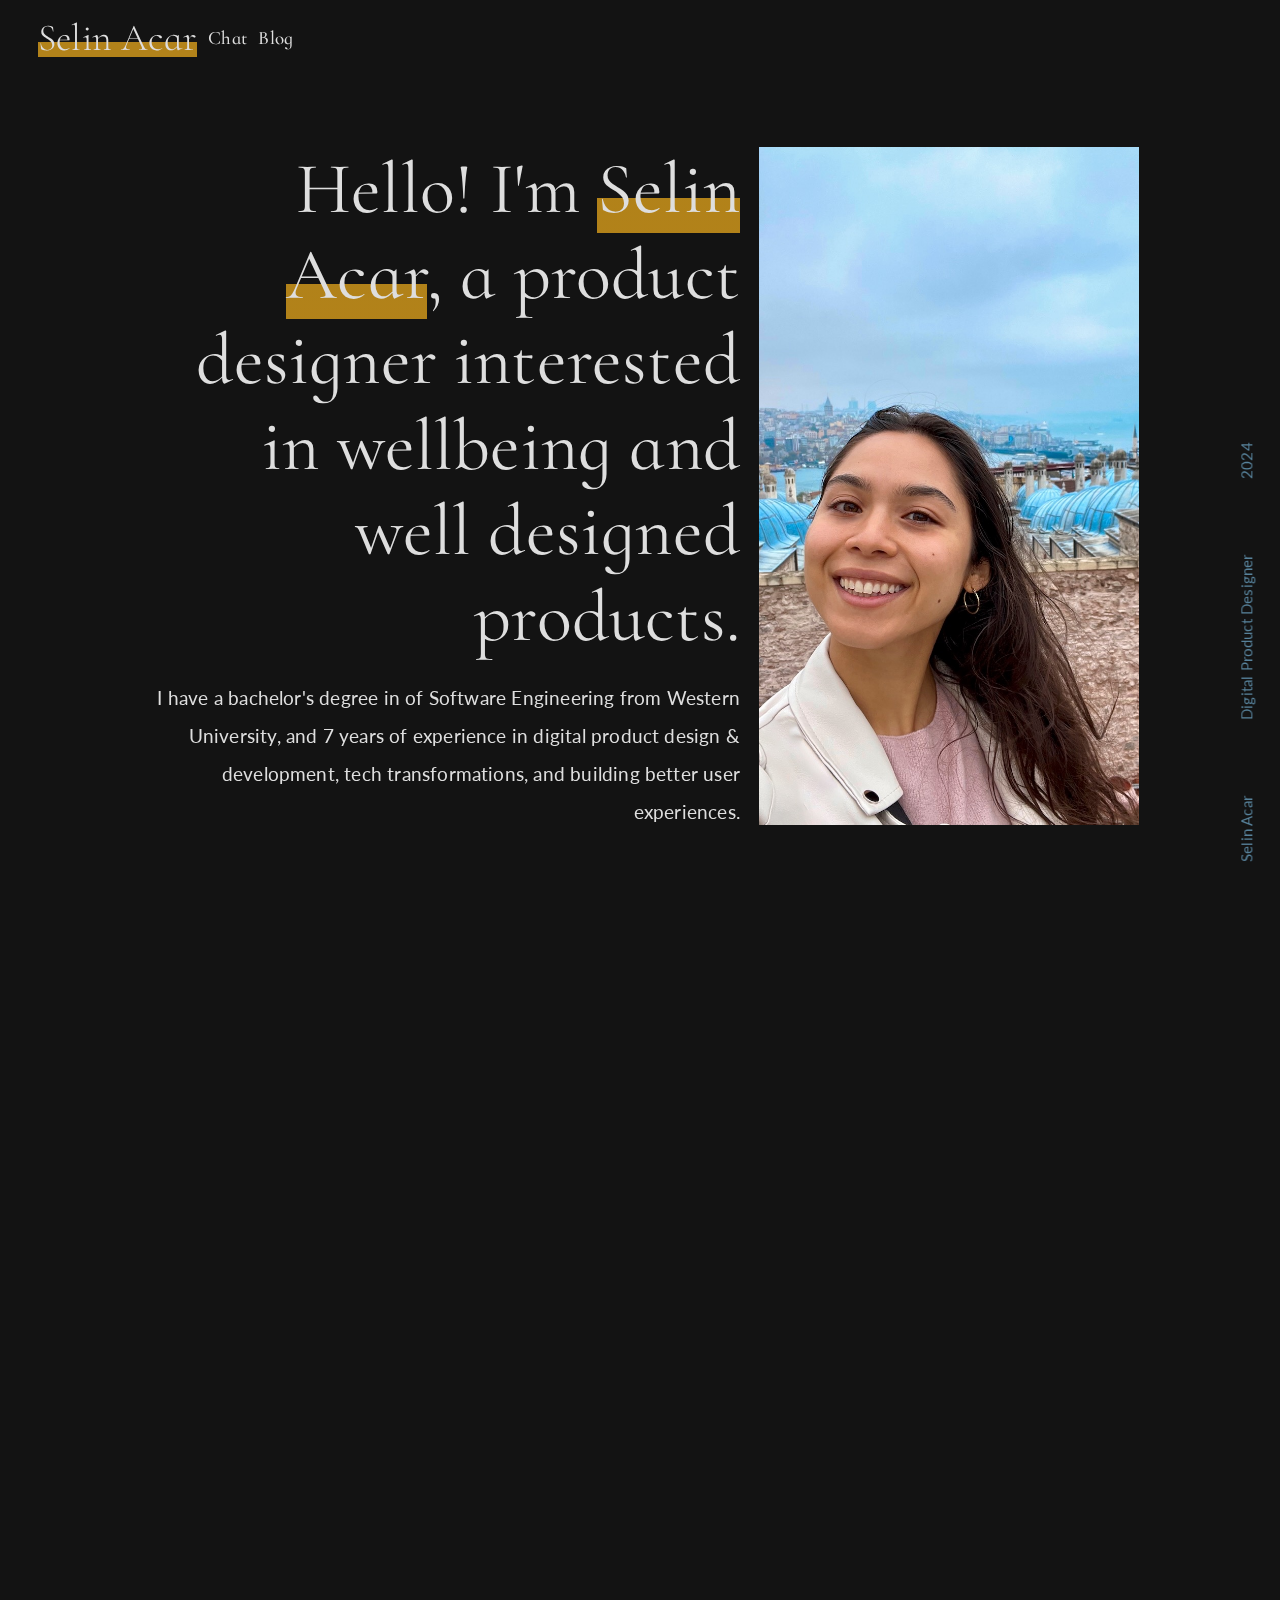
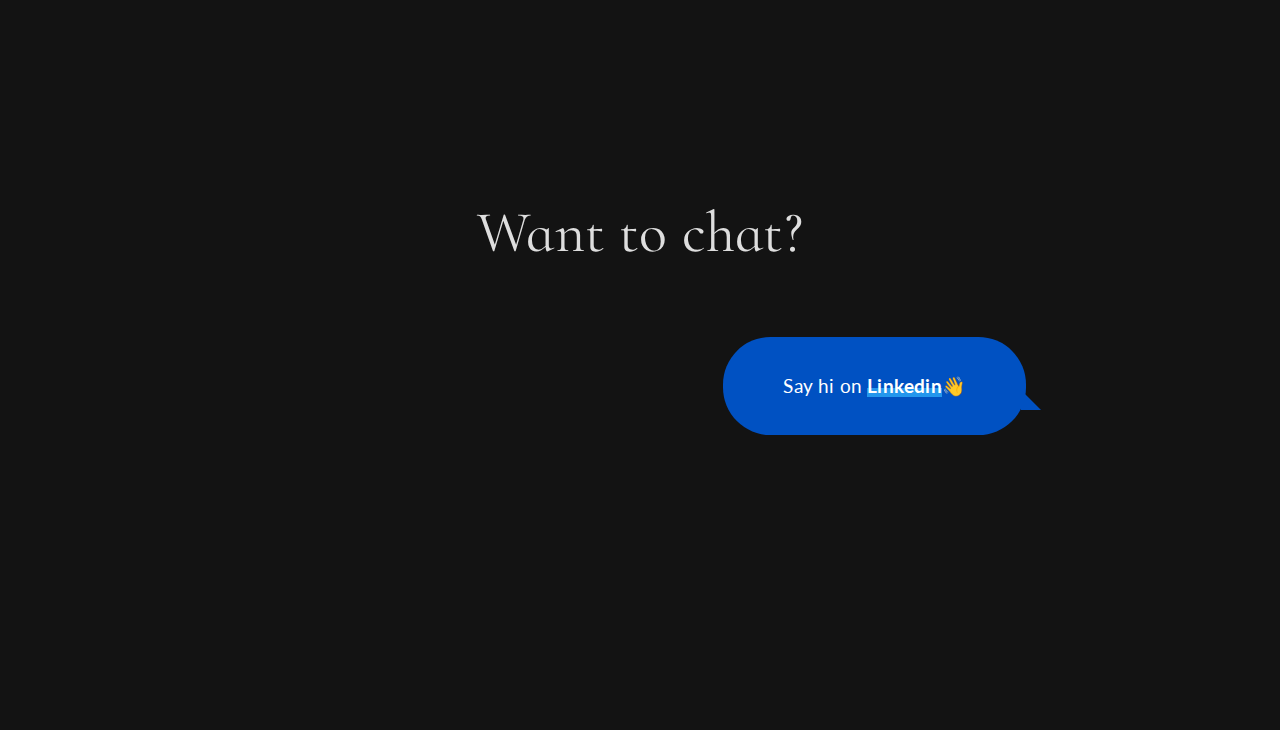
==== commit 05ae713d: "added fade animation to skills/tools/edu" ====
--- a/index.html
+++ b/index.html
@@ -49,78 +49,81 @@
         <p class="intro-component-large reveal">+</p>
         <p class="intro-component-large reveal">ideas that come to <em>life</em></p>
     </div>
+</div>
+
+
+<div class="brands">
+    <h3 class="reveal">Projects</h3>
+    <div class="brands-images">
+        <a href="https://apps.apple.com/ca/app/tim-hortons/id1143883086" target="_blank"><img class="reveal" src="assets/logos/timmies.png" alt="Tim Hortons"></a>
+        <a href="https://www.td.com/ca/en/personal-banking" target="_blank"><img class="reveal" src="assets/logos/td.png" alt="Toronto Dominion Bank Logo"></a>
+        <a href="https://www.enbridgegas.com/" target="_blank"><img class="reveal" src="assets/logos/enbridge.png" alt="Enbridge Logo"></a>
+        <a href="https://www.telus.com/en/internet/installation-options" target="_blank"><img class="reveal invertimage" src="assets/logos/telus.png" alt="Telus Logo"></a>
+        <a href="https://apps.apple.com/ca/app/tangerine-mobile-banking/id847844097" target="_blank"><img class="reveal" src="assets/logos/tangerine.png" alt="Tangerine Bank"></a>
+        <a href="https://saputo.com/en/our-products/international-sector/dairy-division-australia" target="_blank"><img class="reveal" src="assets/logos/saputo.png" alt="Saputo Logo"></a>
+        <a href="https://www.sende.ca" target="_blank"><img class="reveal" src="assets/logos/sende.png" alt="SENDE Quality Turkish Bodycare Logo"></a>
+        <a href="https://www.cmhc-schl.gc.ca/" target="_blank"><img class="reveal" src="assets/logos/cmhc.png" alt="Canadian Motgage Housing Corporation Logo"></a>
+        <a href="https://www.prestocard.ca/" target="_blank"><img class="reveal invertimage" src="assets/logos/metrolinx.png" alt="Metrolinx Logo"></a>
+        <a href="https://www.google.com/search?q=petro+canada+lubricants&oq=petro+canada+lubricants&gs_lcrp=EgZjaHJvbWUqDAgAECMYJxiABBiKBTIMCAAQIxgnGIAEGIoFMg0IARAuGMcBGNEDGIAEMgcIAhAAGIAEMgYIAxBFGDwyBggEEEUYPDIGCAUQRRg8MgYIBhBFGEEyBggHEEUYQdIBCDY0NjNqMGo0qAIAsAIA&sourceid=chrome&ie=UTF-8" target="_blank"><img class="reveal" src="assets/logos/petro.png" alt="Petro Canada Lubricants Logo"></a>
+        <a href="https://apps.apple.com/ca/app/joel-osteen-ministries/id652174679" target="_blank"><img class="reveal" src="assets/logos/joel.png" alt="Joel Osteen Ministries Logo"></a>
+
+    </div>
+</div>
+<div class="secondaryinfo block reveal">
     
-    <div class="brands">
-        <h3 class="reveal">Projects</h3>
-        <div class="brands-images">
-            <a href="https://apps.apple.com/ca/app/tim-hortons/id1143883086" target="_blank"><img class="reveal" src="assets/logos/timmies.png" alt="Tim Hortons"></a>
-            <a href="https://www.td.com/ca/en/personal-banking" target="_blank"><img class="reveal" src="assets/logos/td.png" alt="Toronto Dominion Bank Logo"></a>
-            <a href="https://www.enbridgegas.com/" target="_blank"><img class="reveal" src="assets/logos/enbridge.png" alt="Enbridge Logo"></a>
-            <a href="https://www.telus.com/en/internet/installation-options" target="_blank"><img class="reveal invertimage" src="assets/logos/telus.png" alt="Telus Logo"></a>
-            <a href="https://apps.apple.com/ca/app/tangerine-mobile-banking/id847844097" target="_blank"><img class="reveal" src="assets/logos/tangerine.png" alt="Tangerine Bank"></a>
-            <a href="https://saputo.com/en/our-products/international-sector/dairy-division-australia" target="_blank"><img class="reveal" src="assets/logos/saputo.png" alt="Saputo Logo"></a>
-            <a href="https://www.sende.ca" target="_blank"><img class="reveal" src="assets/logos/sende.png" alt="SENDE Quality Turkish Bodycare Logo"></a>
-            <a href="https://www.cmhc-schl.gc.ca/" target="_blank"><img class="reveal" src="assets/logos/cmhc.png" alt="Canadian Motgage Housing Corporation Logo"></a>
-            <a href="https://www.prestocard.ca/" target="_blank"><img class="reveal invertimage" src="assets/logos/metrolinx.png" alt="Metrolinx Logo"></a>
-            <a href="https://www.google.com/search?q=petro+canada+lubricants&oq=petro+canada+lubricants&gs_lcrp=EgZjaHJvbWUqDAgAECMYJxiABBiKBTIMCAAQIxgnGIAEGIoFMg0IARAuGMcBGNEDGIAEMgcIAhAAGIAEMgYIAxBFGDwyBggEEEUYPDIGCAUQRRg8MgYIBhBFGEEyBggHEEUYQdIBCDY0NjNqMGo0qAIAsAIA&sourceid=chrome&ie=UTF-8" target="_blank"><img class="reveal" src="assets/logos/petro.png" alt="Petro Canada Lubricants Logo"></a>
-            <a href="https://apps.apple.com/ca/app/joel-osteen-ministries/id652174679" target="_blank"><img class="reveal" src="assets/logos/joel.png" alt="Joel Osteen Ministries Logo"></a>
-
+    <div class="secondaryinfo-block secondaryinfo-block-skills">
+        <h3>Skills / Tools</h3>
+        <div class="secondaryinfo-block-content">
+            <ul>
+                <li>Research</li>
+                <li>Wireframes & Prototyping</li>
+                <li>Technical Writing + UML Documentation</li>
+                <li>Design Thinking<li>
+                <li>Design Systems</li>
+                <li>Personas / Storyboarding / Storytelling</li>
+                <li>Problem Solving / Logical Thinking</li>
+                <li>HTML / CSS / Swift</li>
+            </ul>
+            <ul>
+                <li>Apple HCD Guidelines / Material Design / Fluent UI</li>
+            </ul>
+            <ul>
+                <li>Figma / Adobe XD / Sketch</li>
+                <li>Mural / Miro / FigJam</li>
+                <li>Adobe CC</li>
+                <li>Asana / Jira / Trello</li>
+                <li>Git / Xcode</li>
+            </ul>
         </div>
     </div>
-    <div class="secondaryinfo block">
-        
-        <div class="secondaryinfo-block secondaryinfo-block-skills">
-            <h3>Skills / Tools</h3>
-            <div class="secondaryinfo-block-content">
-                <ul>
-                    <li>Research</li>
-                    <li>Wireframes & Prototyping</li>
-                    <li>Technical Writing + UML Documentation</li>
-                    <li>Design Thinking<li>
-                    <li>Design Systems</li>
-                    <li>Personas / Storyboarding / Storytelling</li>
-                    <li>Problem Solving / Logical Thinking</li>
-                    <li>HTML / CSS / Swift</li>
-                </ul>
-                <ul>
-                    <li>Apple HCD Guidelines / Material Design / Fluent UI</li>
-                </ul>
-                <ul>
-                    <li>Figma / Adobe XD / Sketch</li>
-                    <li>Mural / Miro / FigJam</li>
-                    <li>Adobe CC</li>
-                    <li>Asana / Jira / Trello</li>
-                    <li>Git / Xcode</li>
-                </ul>
-            </div>
+    
+    
+    
+    <div class="secondaryinfo-block secondaryinfo-block-edu">
+        <h3>Education</h3>
+        <div class="secondaryinfo-block-content">
+            <ul>
+                <li>Reforge
+                    <br>2024 <strong>Scaling Product Management</strong>
+                    </li>
+                <li>Interaction Design Foundation (IDF)
+                    <br>2022 <strong>Quality Web Communication</strong>
+                    <br>2018 <strong>UX Designer from Scratch</strong>
+                    <br>2017 <strong>Web Design for Usability</strong></li>
+                <li>UXQB
+                    <br>2018 <strong>Certified Professional for Usability and User Experience (CPUX-F)</strong></li>
+                <li>Western University
+                    <br>2017 <strong>BESc Software Engineering</strong></li>
+
+            </ul>
         </div>
-        
-        
-        
-        <div class="secondaryinfo-block secondaryinfo-block-edu">
-            <h3>Education</h3>
-            <div class="secondaryinfo-block-content">
-                <ul>
-                    <li>Reforge
-                        <br>2024 <strong>Scaling Product Management</strong>
-                        </li>
-                    <li>Interaction Design Foundation (IDF)
-                        <br>2022 <strong>Quality Web Communication</strong>
-                        <br>2018 <strong>UX Designer from Scratch</strong>
-                        <br>2017 <strong>Web Design for Usability</strong></li>
-                    <li>UXQB
-                        <br>2018 <strong>Certified Professional for Usability and User Experience (CPUX-F)</strong></li>
-                    <li>Western University
-                        <br>2017 <strong>BESc Software Engineering</strong></li>
+    </div>
+    
+    
+    
+</div>
 
-                </ul>
-            </div>
-        </div>
-        
-        
-        
-    </div>
-</div>
+
 
 <div class="container-wide" id="chat">
     <h3>Want to chat?</h3>
--- a/style.css
+++ b/style.css
@@ -288,6 +288,7 @@
     padding-bottom: 1.3rem;
 }
 
+/* SECONDARY INFO ====================================*/
 
 .secondaryinfo{
     letter-spacing: 0.05rem;
@@ -350,7 +351,8 @@
   transition: .25s transform ease;
 }
 
-/* COMPONENTS: HOMEPAGE ====================================*/
+/* BRANDS ====================================*/
+
 
 .brands{
     margin-top: 14rem;
@@ -384,6 +386,12 @@
     #chat, .brands{
         text-align: center;
     }
+}
+
+/* CHAT ====================================*/
+
+#chat{
+    margin-top: 14rem;
 }
 
 .chat-message-container{
@@ -444,6 +452,9 @@
 .chat-link:hover .mark-blue, .chat-link:hover .mark-blue, .chat-link:hover .mark-blue{ background: linear-gradient(180deg, #4F4F5E 60%, rgba(50,180,255, 0.7) 40%); }
 
 
+/* INTRO ====================================*/
+
+
 .intro-component{
     display: flex;
     text-align: left;
@@ -494,19 +505,9 @@
 }@media only screen and (min-width: 1500px) {
 }
 
+
+/* IMAGE FORMATTING ====================================*/
+
 .invertimage{
     filter: invert(100%);
 }
-
-@media only screen and (min-width: 600px) {
-    .other-projects{ padding-left: 1rem; }
-}@media only screen and (min-width: 800px) {
-    .other-projects{ max-width: 950px; }
-}
-.other-projects p{ font-family: 'Cormorant Infant Bold'; }
-.other-projects p em{ font-weight: normal; }
-
-#chat{
-    margin-top: 14rem;
-}
-
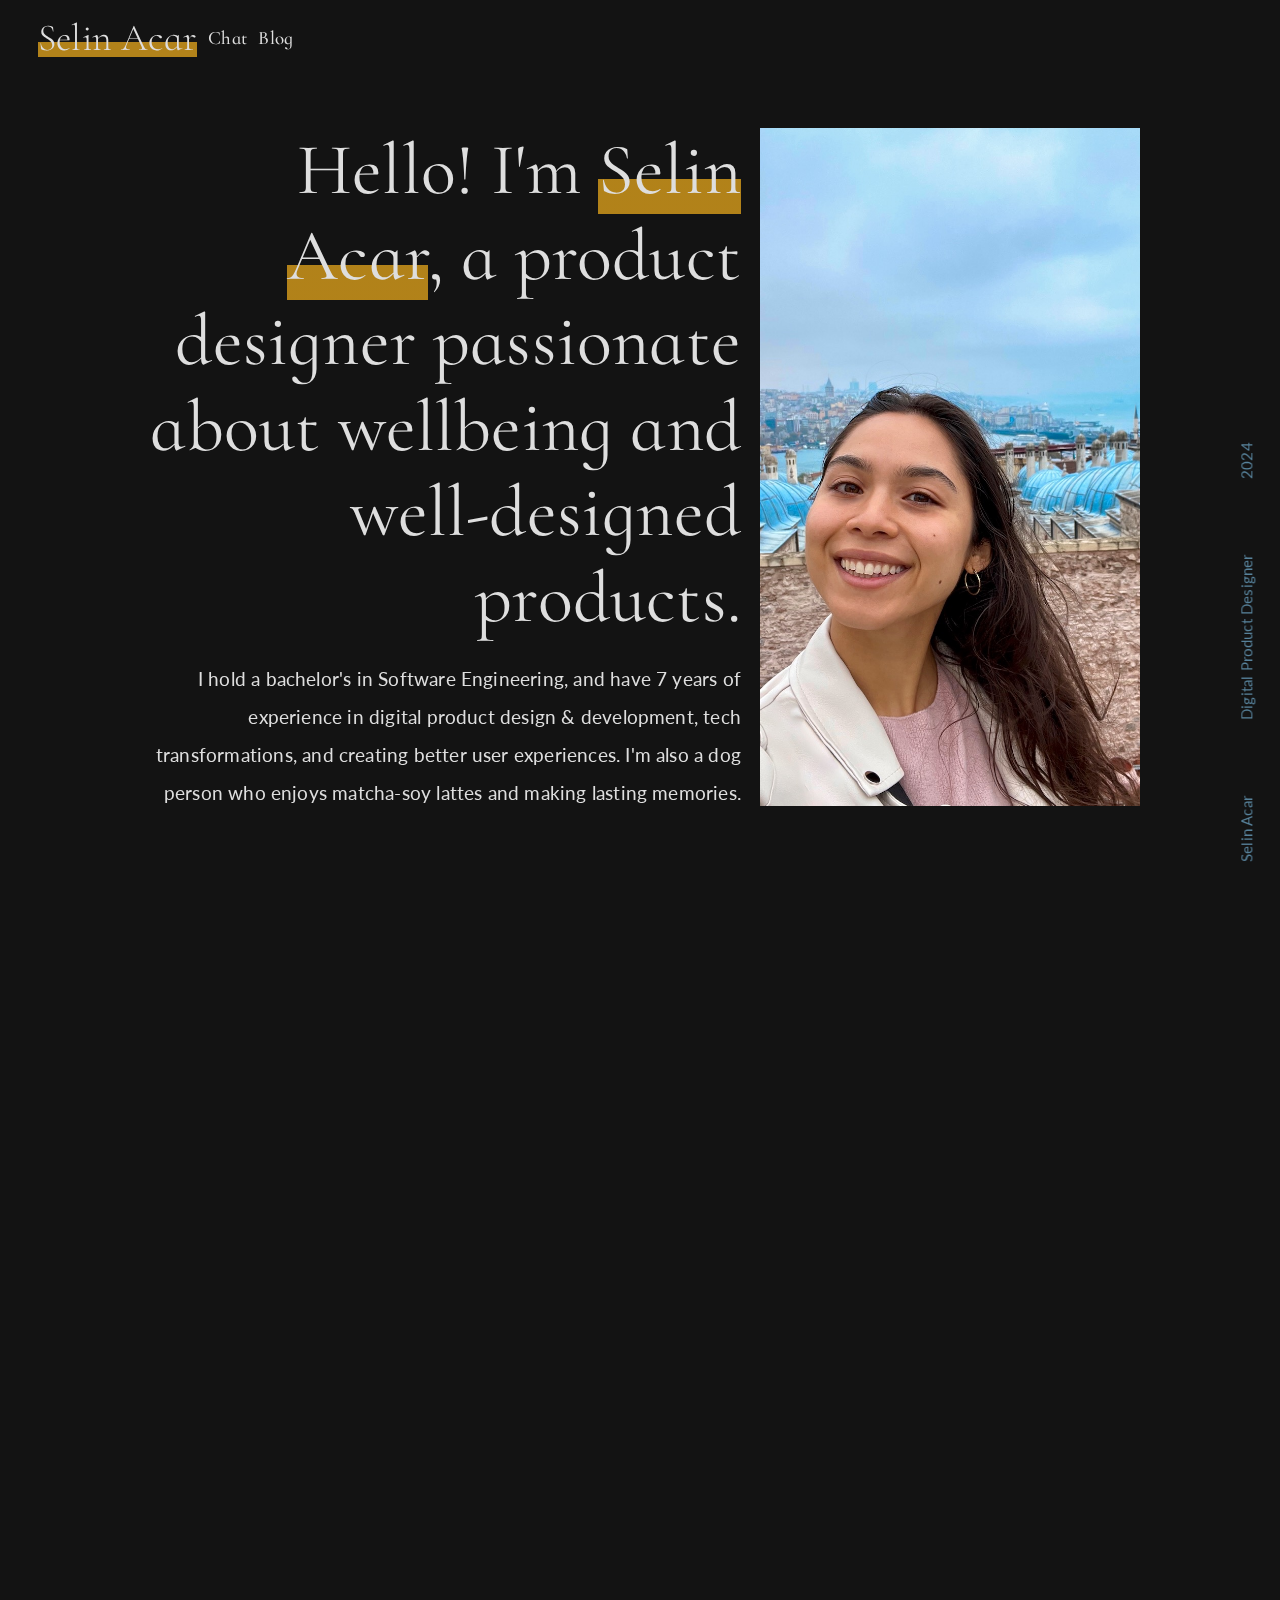
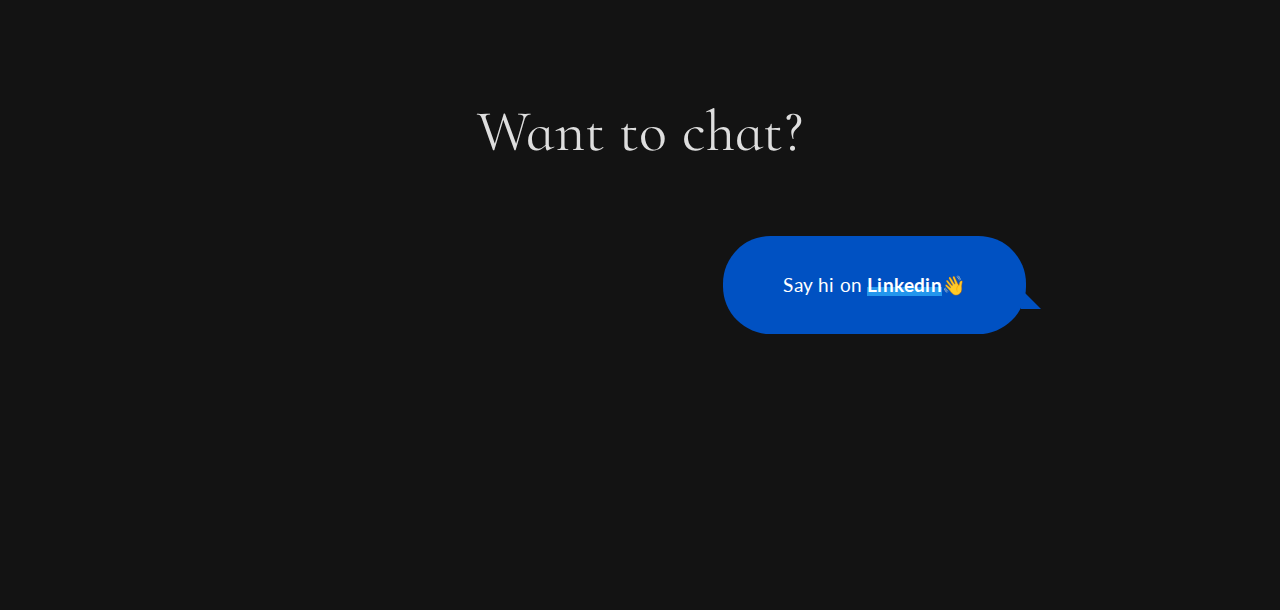
==== commit 7a63c2de: "updated page meta title, cleaned up some unused css classes and renamed css classes to make more sen" ====
--- a/index.html
+++ b/index.html
@@ -4,7 +4,7 @@
 <head>
     <meta name="viewport" content="width=device-width, initial-scale=1.0">
         
-    <title>Selin Acar's Product Design Portfolio</title>
+    <title>Selin Acar | Product Designer</title>
     <link rel="icon" type="image/x-icon" href="assets/favicon.png">
     <link rel="apple-touch-icon" href="assets/favicon.png">
 
@@ -12,11 +12,8 @@
     <link rel="preconnect" href="https://fonts.gstatic.com" crossorigin>
     <link href="https://fonts.googleapis.com/css2?family=Cormorant+Infant:ital,wght@0,300;0,400;0,500;0,600;0,700;1,300;1,400;1,500;1,600;1,700&display=swap" rel="stylesheet">
     <link href="https://fonts.googleapis.com/css2?family=Lato:wght@300;700&display=swap" rel="stylesheet">
-
-        
-        
-<link rel="stylesheet" href="style.css">
-
+    
+    <link rel="stylesheet" href="style.css">
 </head>
 
 <body>
@@ -26,161 +23,161 @@
 		<li><a href="#"><h1 class="mark mark-yellow">Selin Acar</h1></a></li>
 		<li><a href="https://www.linkedin.com/in/selinacar" target="_blank">Chat</a></li>
         <li><a href="https://selindenise.medium.com/">Blog</a></li>
-	<ul>
+	</ul>
 </nav>
 
-<div class="container-wide" id="about">
-    <div class="intro-component">
-        <div class="intro-component-text">
-            <h2>Hello! I'm <span class="mark mark-yellow">Selin Acar</span>, a product designer interested in wellbeing and well designed products.</h2>
-<!--            <p class="intro-component-emphasis">an Accenture + Microsoft venture.</p>-->
-            <img class="mobile-only" src="assets/selin_acar_peace.jpeg" alt="Selin Acar smiling in a selfie"/>
-
-            <p>I have a bachelor's degree in of Software Engineering from Western University, and 7 years of experience in digital product design & development, tech transformations, and building better user experiences.</p>
-
+<div class="container">
+    
+    <div id="about">
+        <div class="intro-component">
+            <div>
+                <h2 class="intro-component-heading">Hello! I'm <span class="mark mark-yellow">Selin Acar</span>, a product designer passionate about wellbeing and well-designed products.</h2>
+                <!--            <p class="intro-component-emphasis">Currently at Avanade, an Accenture + Microsoft venture.</p>-->
+                <div class="mobile-only"><img class="intro-component-img" src="assets/selin_acar_peace.jpeg" alt="Selin Acar smiling in a selfie"></div>
+                <p>I hold a bachelor's in Software Engineering, and have 7 years of experience in digital product design & development, tech transformations, and creating better user experiences. I'm also a dog person who enjoys matcha-soy lattes and making lasting memories.</p>
+            </div>
+            <img class="intro-component-img medium-large-only" src="assets/selin_acar_peace.jpeg" alt="Selin Acar smiling in a selfie">
         </div>
-        <img class="medium-large-only" src="assets/selin_acar_peace.jpeg" alt="Selin Acar smiling in a selfie"/>
-    </div>
-    <div class="intro-component-description">
-        <p class="reveal">My mix of <strong>technical understanding</strong>, <strong>user-centred approach</strong>, and <strong>eye for design</strong></b> results in</p>
-        <p class="intro-component-large reveal">thorough designs</p>
-        <p class="intro-component-large reveal">+</p>
-        <p class="intro-component-large reveal">smooth communication with developers </p>
-        <p class="intro-component-large reveal">+</p>
-        <p class="intro-component-large reveal">ideas that come to <em>life</em></p>
-    </div>
-</div>
-
-
-<div class="brands">
-    <h3 class="reveal">Projects</h3>
-    <div class="brands-images">
-        <a href="https://apps.apple.com/ca/app/tim-hortons/id1143883086" target="_blank"><img class="reveal" src="assets/logos/timmies.png" alt="Tim Hortons"></a>
-        <a href="https://www.td.com/ca/en/personal-banking" target="_blank"><img class="reveal" src="assets/logos/td.png" alt="Toronto Dominion Bank Logo"></a>
-        <a href="https://www.enbridgegas.com/" target="_blank"><img class="reveal" src="assets/logos/enbridge.png" alt="Enbridge Logo"></a>
-        <a href="https://www.telus.com/en/internet/installation-options" target="_blank"><img class="reveal invertimage" src="assets/logos/telus.png" alt="Telus Logo"></a>
-        <a href="https://apps.apple.com/ca/app/tangerine-mobile-banking/id847844097" target="_blank"><img class="reveal" src="assets/logos/tangerine.png" alt="Tangerine Bank"></a>
-        <a href="https://saputo.com/en/our-products/international-sector/dairy-division-australia" target="_blank"><img class="reveal" src="assets/logos/saputo.png" alt="Saputo Logo"></a>
-        <a href="https://www.sende.ca" target="_blank"><img class="reveal" src="assets/logos/sende.png" alt="SENDE Quality Turkish Bodycare Logo"></a>
-        <a href="https://www.cmhc-schl.gc.ca/" target="_blank"><img class="reveal" src="assets/logos/cmhc.png" alt="Canadian Motgage Housing Corporation Logo"></a>
-        <a href="https://www.prestocard.ca/" target="_blank"><img class="reveal invertimage" src="assets/logos/metrolinx.png" alt="Metrolinx Logo"></a>
-        <a href="https://www.google.com/search?q=petro+canada+lubricants&oq=petro+canada+lubricants&gs_lcrp=EgZjaHJvbWUqDAgAECMYJxiABBiKBTIMCAAQIxgnGIAEGIoFMg0IARAuGMcBGNEDGIAEMgcIAhAAGIAEMgYIAxBFGDwyBggEEEUYPDIGCAUQRRg8MgYIBhBFGEEyBggHEEUYQdIBCDY0NjNqMGo0qAIAsAIA&sourceid=chrome&ie=UTF-8" target="_blank"><img class="reveal" src="assets/logos/petro.png" alt="Petro Canada Lubricants Logo"></a>
-        <a href="https://apps.apple.com/ca/app/joel-osteen-ministries/id652174679" target="_blank"><img class="reveal" src="assets/logos/joel.png" alt="Joel Osteen Ministries Logo"></a>
-
-    </div>
-</div>
-<div class="secondaryinfo block reveal">
-    
-    <div class="secondaryinfo-block secondaryinfo-block-skills">
-        <h3>Skills / Tools</h3>
-        <div class="secondaryinfo-block-content">
-            <ul>
-                <li>Research</li>
-                <li>Wireframes & Prototyping</li>
-                <li>Technical Writing + UML Documentation</li>
-                <li>Design Thinking<li>
-                <li>Design Systems</li>
-                <li>Personas / Storyboarding / Storytelling</li>
-                <li>Problem Solving / Logical Thinking</li>
-                <li>HTML / CSS / Swift</li>
-            </ul>
-            <ul>
-                <li>Apple HCD Guidelines / Material Design / Fluent UI</li>
-            </ul>
-            <ul>
-                <li>Figma / Adobe XD / Sketch</li>
-                <li>Mural / Miro / FigJam</li>
-                <li>Adobe CC</li>
-                <li>Asana / Jira / Trello</li>
-                <li>Git / Xcode</li>
-            </ul>
+        <div class="intro-secondary">
+            <p class="reveal">My mix of <strong>technical understanding</strong>, <strong>user-centred approach</strong>, and <strong>eye for design</strong> results in</p>
+            <p class="intro-secondary-block reveal">thorough designs</p>
+            <p class="intro-secondary-block reveal">+</p>
+            <p class="intro-secondary-block reveal">smooth communication with developers </p>
+            <p class="intro-secondary-block reveal">+</p>
+            <p class="intro-secondary-block reveal">ideas that come to <em>life</em></p>
         </div>
     </div>
     
     
-    
-    <div class="secondaryinfo-block secondaryinfo-block-edu">
-        <h3>Education</h3>
-        <div class="secondaryinfo-block-content">
-            <ul>
-                <li>Reforge
-                    <br>2024 <strong>Scaling Product Management</strong>
-                    </li>
-                <li>Interaction Design Foundation (IDF)
-                    <br>2022 <strong>Quality Web Communication</strong>
-                    <br>2018 <strong>UX Designer from Scratch</strong>
-                    <br>2017 <strong>Web Design for Usability</strong></li>
-                <li>UXQB
-                    <br>2018 <strong>Certified Professional for Usability and User Experience (CPUX-F)</strong></li>
-                <li>Western University
-                    <br>2017 <strong>BESc Software Engineering</strong></li>
-
-            </ul>
+    <div id="brands">
+        <h3 class="reveal">Projects</h3>
+        <div class="brands-images">
+            <a href="https://apps.apple.com/ca/app/tim-hortons/id1143883086" target="_blank"><img class="reveal" src="assets/logos/timmies.png" alt="Tim Hortons"></a>
+            <a href="https://www.td.com/ca/en/personal-banking" target="_blank"><img class="reveal" src="assets/logos/td.png" alt="Toronto Dominion Bank Logo"></a>
+            <a href="https://www.enbridgegas.com/" target="_blank"><img class="reveal" src="assets/logos/enbridge.png" alt="Enbridge Logo"></a>
+            <a href="https://www.telus.com/en/internet/installation-options" target="_blank"><img class="reveal invertimage" src="assets/logos/telus.png" alt="Telus Logo"></a>
+            <a href="https://apps.apple.com/ca/app/tangerine-mobile-banking/id847844097" target="_blank"><img class="reveal" src="assets/logos/tangerine.png" alt="Tangerine Bank"></a>
+            <a href="https://saputo.com/en/our-products/international-sector/dairy-division-australia" target="_blank"><img class="reveal" src="assets/logos/saputo.png" alt="Saputo Logo"></a>
+            <a href="https://www.sende.ca" target="_blank"><img class="reveal" src="assets/logos/sende.png" alt="SENDE Quality Turkish Bodycare Logo"></a>
+            <a href="https://www.cmhc-schl.gc.ca/" target="_blank"><img class="reveal" src="assets/logos/cmhc.png" alt="Canadian Motgage Housing Corporation Logo"></a>
+            <a href="https://www.prestocard.ca/" target="_blank"><img class="reveal invertimage" src="assets/logos/metrolinx.png" alt="Metrolinx Logo"></a>
+            <a href="https://www.google.com/search?q=petro+canada+lubricants&oq=petro+canada+lubricants&gs_lcrp=EgZjaHJvbWUqDAgAECMYJxiABBiKBTIMCAAQIxgnGIAEGIoFMg0IARAuGMcBGNEDGIAEMgcIAhAAGIAEMgYIAxBFGDwyBggEEEUYPDIGCAUQRRg8MgYIBhBFGEEyBggHEEUYQdIBCDY0NjNqMGo0qAIAsAIA&sourceid=chrome&ie=UTF-8" target="_blank"><img class="reveal" src="assets/logos/petro.png" alt="Petro Canada Lubricants Logo"></a>
+            <a href="https://apps.apple.com/ca/app/joel-osteen-ministries/id652174679" target="_blank"><img class="reveal" src="assets/logos/joel.png" alt="Joel Osteen Ministries Logo"></a>
         </div>
     </div>
     
     
+    <div class="skillseducation reveal">
+        
+        
+        <div class="skillseducation-section skills">
+            <h3>Skills / Tools</h3>
+            <div>
+                <ul>
+                    <li>Research</li>
+                    <li>Wireframes & Prototyping</li>
+                    <li>Technical Writing + UML Documentation</li>
+                    <li>Design Thinking<li>
+                        <li>Design Systems</li>
+                        <li>Personas / Storyboarding / Storytelling</li>
+                        <li>Problem Solving / Logical Thinking</li>
+                        <li>HTML / CSS / Swift</li>
+                        </ul>
+                <ul>
+                    <li>Apple HCD Guidelines / Material Design / Fluent UI</li>
+                </ul>
+                <ul>
+                    <li>Figma / Adobe XD / Sketch</li>
+                    <li>Mural / Miro / FigJam</li>
+                    <li>Adobe CC</li>
+                    <li>Asana / Jira / Trello</li>
+                    <li>Git / Xcode</li>
+                </ul>
+            </div>
+        </div>
+        
+        
+        <div class="skillseducation-section education">
+            <h3>Education</h3>
+            <div>
+                <ul>
+                    <li>Reforge
+                        <br>2024 <strong>Scaling Product Management</strong>
+                    </li>
+                    <li>Interaction Design Foundation (IDF)
+                        <br>2022 <strong>Quality Web Communication</strong>
+                        <br>2018 <strong>UX Designer from Scratch</strong>
+                        <br>2017 <strong>Web Design for Usability</strong></li>
+                    <li>UXQB
+                        <br>2018 <strong>Certified Professional for Usability and User Experience (CPUX-F)</strong></li>
+                    <li>Western University
+                        <br>2017 <strong>BESc Software Engineering</strong></li>
+                    
+                </ul>
+            </div>
+        </div>
+    </div>
+    
+    
+    <div id="chat">
+        <h3>Want to chat?</h3>
+        <div class="chat-message-container">
+            <a href="https://ca.linkedin.com/in/selinacar" target=”_blank”>
+                <p class="chat-link">Say hi on <span class="mark-blue">Linkedin</span>&#128075;</p>
+            </a>
+        </div>
+    </div>
+    
     
 </div>
 
-
-
-<div class="container-wide" id="chat">
-    <h3>Want to chat?</h3>
-    <div class="chat-message-container">
-        <a href="https://ca.linkedin.com/in/selinacar" target=”_blank”>
-            <p class="chat-link">Say hi on <span class="mark-blue">Linkedin</span>&#128075;</p>
-        </a>
-    </div>
-<!--    <a href="mailto:sacar2@uwo.ca" class="chat-link">by email</a>-->
-</div>
-    
-<span class="sticky-context">
+<div class="sticky-context">
     <p>Selin Acar</p>
     <p>Digital Product Designer</p>
     <p>2024</p>
     <p></p>
-</span>
+</div>
 
-<script>
-    window.addEventListener("scroll", reveal);
     
-    function reveal(){
-        var reveals = document.querySelectorAll('.reveal');
-        for (var i = 0; i < reveals.length; i++){
-            var windowheight = window.innerHeight;
-            var revealtop = reveals[i].getBoundingClientRect().top;
-            var revealpoint = 150;
-            var num = (windowheight - revealpoint);
-            console.log("windowheight " + windowheight  + "< num " + num );
-
-            if (revealtop < (windowheight - revealpoint)){
-                reveals[i].classList.add('active');
-            }else{
-                reveals[i].classList.remove('active');
+    <script>
+        window.addEventListener("scroll", reveal);
+        
+        function reveal(){
+            var reveals = document.querySelectorAll('.reveal');
+            for (var i = 0; i < reveals.length; i++){
+                var windowheight = window.innerHeight;
+                var revealtop = reveals[i].getBoundingClientRect().top;
+                var revealpoint = 150;
+                var num = (windowheight - revealpoint);
+                console.log("windowheight " + windowheight  + "< num " + num );
+                
+                if (revealtop < (windowheight - revealpoint)){
+                    reveals[i].classList.add('active');
+                }else{
+                    reveals[i].classList.remove('active');
+                }
             }
         }
-    }
-</script>
-<script>
+    </script>
+    <script>
+        
+        var prevScrollpos = window.pageYOffset;
+        window.onscroll = function() {
+            var currentScrollPos = window.pageYOffset;
+            <!--    if (window.innerWidth <= 1000) {-->
+                if (prevScrollpos > currentScrollPos) {
+                    document.getElementById("navbar").style.top = "0";
+                } else {
+                    document.getElementById("navbar").style.top = "-290px";
+                }
+                <!--    }-->
+            prevScrollpos = currentScrollPos;
+        }
+        
+        
+        
+    </script>
     
-    var prevScrollpos = window.pageYOffset;
-    window.onscroll = function() {
-    var currentScrollPos = window.pageYOffset;
-<!--    if (window.innerWidth <= 1000) {-->
-      if (prevScrollpos > currentScrollPos) {
-        document.getElementById("navbar").style.top = "0";
-      } else {
-        document.getElementById("navbar").style.top = "-290px";
-      }
-<!--    }-->
-      prevScrollpos = currentScrollPos;
-    }
-    
-    
-   
-</script>
-
 </body>
 
 </html>
--- a/style.css
+++ b/style.css
@@ -33,18 +33,12 @@
 }
 
 @media only screen and (min-width: 1000px) {
-    .container-full{ padding: 0 0 2rem; }
-    .container-wide{
-        padding: 1rem 0;
+    .container{
         width: 1000px;
         margin: auto;
     }
-    .container-narrow{
-        padding: 1rem 0;
-        width: 800px;
-        margin: auto;
-    }
-}
+}
+
 
 
 /* ALIGNMENT & SPACING ====================================*/
@@ -52,6 +46,8 @@
 .center{ text-align: center; }
 .inline{ display: inline; }
 .resultsCTA{ margin-bottom: 2rem; }
+
+
 
 /* TEXT ====================================*/
 
@@ -67,12 +63,6 @@
 
 }
 
-.subheading{
-    padding: 1rem;
-    margin: 0;
-    text-align: center;
-}
-
 .description{ font: 2rem/3rem 'Cormorant Infant', serif; }
 
 p{ font: 1rem/2rem 'Lato', sans-serif;}
@@ -92,25 +82,28 @@
     float: right;
     text-align: right;
     font-family: 'Lato', sans-serif;
-/*    letter-spacing: .1em;*/
-}
-
-.mobile-only{
-}
+}
+
+
 .medium-large-only{
     display: none;
-
-}
-
-@media only screen and (min-width: 700px) {
+}@media only screen and (min-width: 700px) {
     
-    .mobile-only{
-        display: none;
-    }
-    .medium-large-only{
-        display: initial;
-    }
-}
+    .mobile-only{ display: none; }
+    .medium-large-only{ display: initial; }
+}
+
+
+
+/* IMAGES ====================================*/
+
+img{
+    width: 100%;
+    padding-bottom: 1.3rem;
+}
+
+.invertimage{ filter: invert(100%); }
+
 
 
 /* LISTS ====================================*/
@@ -146,6 +139,8 @@
         padding-bottom: 1rem;
     }
 }
+
+
 
 /* MARKS (Highlights) ====================================*/
 
@@ -156,6 +151,8 @@
 .mark-green{ background: linear-gradient(180deg, #131313 60%, rgba(81,176,67, 0.7) 40%); }
 .mark-blue{ background: linear-gradient(180deg, #0051C2 60%, rgba(50,180,255, 0.7) 40%); }
 
+
+
 /* EFFECTS ====================================*/
 
 @keyframes fadein {
@@ -184,6 +181,8 @@
     transform: translatey(0px);
     opacity: 1;
 }
+
+
 
 /* NAVIGATION ====================================*/
 nav{
@@ -216,40 +215,9 @@
 #navbar a:hover{ background: linear-gradient(180deg, #131313 60%, rgba(246,178,29, 0.7) 40%); }
 #navbar a>h1:hover{ background: linear-gradient(180deg, #131313 60%, rgba(246,178,29, 0.7) 40%); }
 
-/* COMPONENTS: GLOBAL ====================================*/
-
-#about{
-    animation: fadein 2s;
-    position: relative;
-    scroll-snap-type: y mandatory;
-}
-
-.card{
-    padding: 1rem 2rem;
-    box-shadow: 4px 4px 10px lightgrey;
-    box-sizing: border-box;
-}
-
-.challenge{
-    padding: 1rem 2rem;
-    border-left: 6px solid gray;
-    box-shadow: 4px 4px 10px lightgrey;
-    box-sizing: border-box;
-    margin-bottom: 1rem;
-    border-radius: 5px 0 0 5px;
-    background: #fefefe;
-}
-.challenge h4{ font: small-caps 1rem 'Cormorant Infant Bold'; margin: 0;}
-
-.cover-image{
-    max-height:50vh;
-    object-fit: cover;
-}
-
-.CTA{
-    font-size: 2rem;
-    float: right;
-}
+
+
+/* Details? ====================================*/
 
 details {
     margin-bottom: 0.5rem;
@@ -263,98 +231,48 @@
 details[open] #text { content: "hide other projects"; }
 details[open] > summary:before { transform: rotate(90deg);}
 
-.sticky-context{
-    padding:0;
-    position: fixed;
-    bottom: 0;
-    right: 0;
-    height:100vh;
-    transform: rotate(180deg);
-    display: flex;
-    flex-direction: column;
-    z-index: -100;
-}
-.sticky-context p{
-    writing-mode: vertical-lr;
-    padding: 2rem 0;
-    color: #79B9DE;
-    font-size: .8rem;
-    letter-spacing: .01rem;
-    opacity: 0.67;
-}
-
-img{
-    width: 100%;
-    padding-bottom: 1.3rem;
-}
-
-/* SECONDARY INFO ====================================*/
-
-.secondaryinfo{
+
+
+/* SKILLS EDUCATION ====================================*/
+
+
+.skillseducation{
+    margin-top: 14rem;
     letter-spacing: 0.05rem;
     font-size: 0.9rem;
     display: flex;
     flex-direction: column;
     justify-content: space-between;
     gap: 1rem;
-    margin-top: 14rem;
-}
-.secondaryinfo-block{
+}
+.skillseducation-section{
     width: 100%;
     text-align: left;
 }
-
-.secondaryinfo-block-edu li, .secondaryinfo-block-skills ul{
+.education li, .skills ul{
     margin-bottom: 2.5rem;
 }
-.secondaryinfo-block-content img{
-        padding: 0;
-        max-width: 120px;
-}
 @media only screen and (min-width: 475px) {
-    .secondaryinfo{
+    .skillseducation{
          flex-direction: row;
          flex-wrap: wrap;
     }
-    .secondaryinfo-block{ width:46%; }
-    .secondaryinfo-block:nth-child(3){ width:100%; }
-    
-    .secondaryinfo-block-skills{
-        text-align: right;
-    }
+    .skillseducation-section{ width:46%; }
+    .skills{ text-align: right; }
 }@media only screen and (min-width: 800px) {
-    .secondaryinfo{
-         flex-direction: row;
+    .skillseducation{
          flex-wrap: nowrap;
          align-items: stretch;
     }
-    .secondaryinfo-block{ width:45%;}
-}
-
-summary{
-  padding: 1rem;
-  display: block;
-  padding-left: 2.2rem;
-  position: relative;
-  cursor: pointer;
-}
-summary:before{
-  content: '';
-  border-width: .4rem;
-  border-style: solid;
-  border-color: transparent transparent transparent black;
-  position: absolute;
-  top: 1.3rem;
-  left: 1rem;
-  transform: rotate(0);
-  transform-origin: .2rem 50%;
-  transition: .25s transform ease;
-}
+    .skillseducation-section{ width:45%; }
+}
+
+
 
 /* BRANDS ====================================*/
 
 
-.brands{
+#brands{
     margin-top: 14rem;
 }
 .brands-images{
@@ -362,8 +280,9 @@
     grid-template-columns: 1fr 1fr;
     column-gap: 4rem;
     row-gap: 4rem;
-    margin-top: 4rem;
+    margin: 4rem auto 0 auto;
     align-items: center;
+    max-width: 1080px;
 }
 .brands-images img{
     max-height: 60px;
@@ -380,15 +299,18 @@
     }
 }
 
-#chat, .brands{
+#chat, #brands{
     text-align: left;
 }@media only screen and (min-width: 475px) {
-    #chat, .brands{
+    #chat, #brands{
         text-align: center;
     }
 }
 
+
+
 /* CHAT ====================================*/
+
 
 #chat{
     margin-top: 14rem;
@@ -452,8 +374,14 @@
 .chat-link:hover .mark-blue, .chat-link:hover .mark-blue, .chat-link:hover .mark-blue{ background: linear-gradient(180deg, #4F4F5E 60%, rgba(50,180,255, 0.7) 40%); }
 
 
+
 /* INTRO ====================================*/
 
+#about{
+    animation: fadein 2s;
+    position: relative;
+    scroll-snap-type: y mandatory;
+}
 
 .intro-component{
     display: flex;
@@ -462,52 +390,58 @@
     margin: 10vh 0 0;
     gap: 1rem;
 }
-.intro-component img{
+.intro-component-img{
     object-fit: cover;
     max-height: 50vh;
 }
-.intro-component h2{
-    margin: 0 0 1rem;
-}
+.intro-component-heading{ margin: 0 0 1rem; }
 @media only screen and (min-width: 800px) {
     .intro-component{
         flex-wrap: nowrap;
         text-align: right;
     }
-    .intro-component-text{
-        max-width: 60%;
-    }
-    .intro-component img{
+    .intro-component .:nth-child(0){ max-width: 60%; }
+    .intro-component-img{
         max-width: 38%;
         max-height: none;
     }
-}@media only screen and (min-width: 1200px) {
-    .intro-component h2{
-        display: inline;
-    }
-}
-.intro-component-description{
+}
+.intro-secondary{
     text-align: center;
     font-size: 1.5rem;
     margin-top: 6rem;
 }@media only screen and (min-width: 1200px) {
-    .intro-component-description{
-        text-align: center;
-    }
-}
-.intro-component-large{ font: 1.3rem/1.1rem 'Cormorant Infant', serif; }
-.intro-component-large strong{ font-family: 'Cormorant Infant', serif; }
+    .intro-secondary{ text-align: center; }
+}
+.intro-secondary-block{ font: 1.3rem/1.1rem 'Cormorant Infant', serif; }
 .intro-component-emphasis{
     display: block;
     text-align: right;
     font-style: italic;
     margin: 0;
-}@media only screen and (min-width: 1500px) {
-}
-
-
-/* IMAGE FORMATTING ====================================*/
-
-.invertimage{
-    filter: invert(100%);
-}
+}
+
+
+
+/* STICKY CONTEXT (on bottom right) ====================================*/
+
+
+.sticky-context{
+    padding:0;
+    position: fixed;
+    bottom: 0;
+    right: 0;
+    height:100vh;
+    transform: rotate(180deg);
+    display: flex;
+    flex-direction: column;
+    z-index: -100;
+}
+.sticky-context p{
+    writing-mode: vertical-lr;
+    padding: 2rem 0;
+    color: #79B9DE;
+    font-size: .8rem;
+    letter-spacing: .01rem;
+    opacity: 0.67;
+}
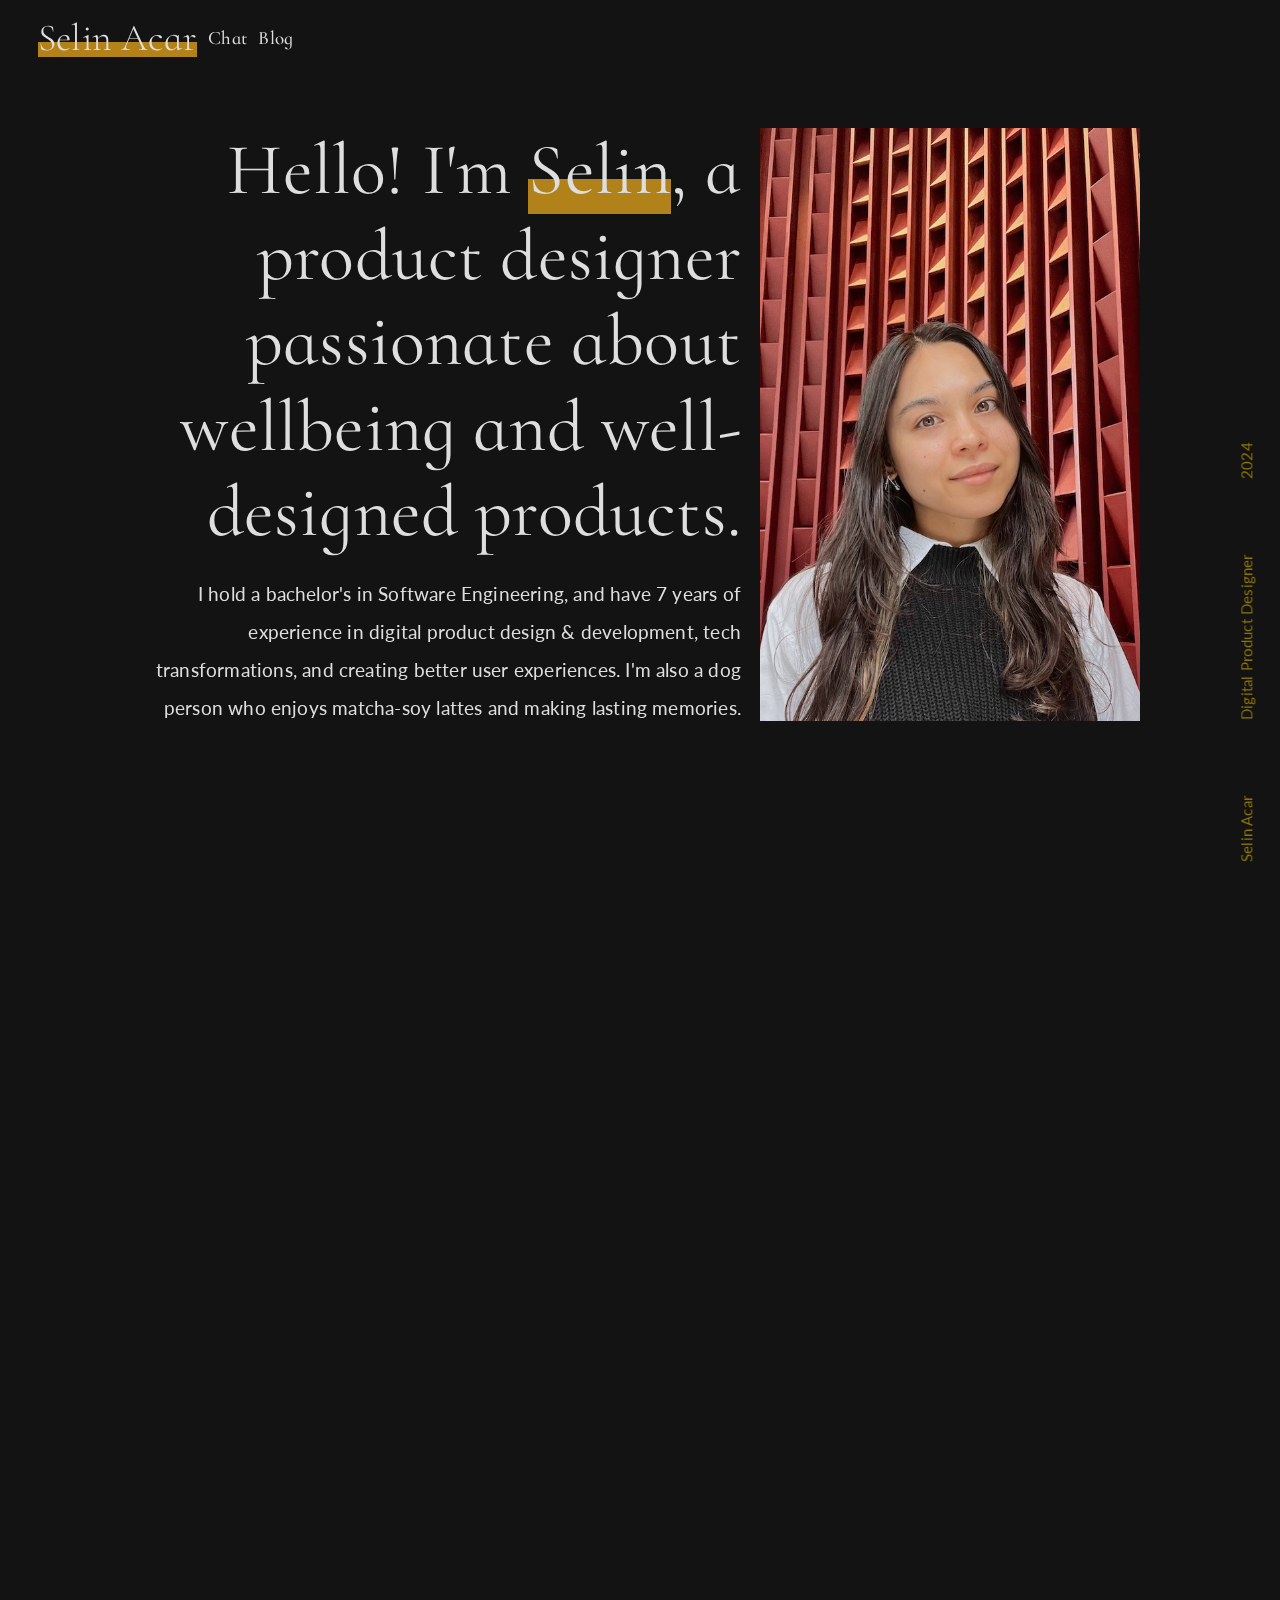
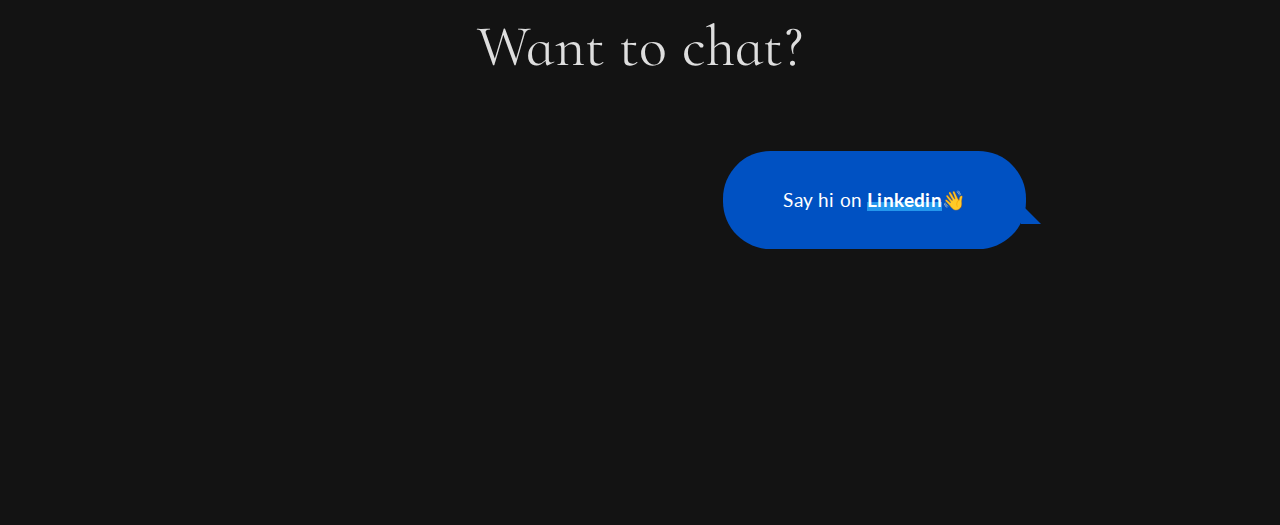
==== commit cabd519e: "updated image and sticky context colour" ====
--- a/index.html
+++ b/index.html
@@ -31,7 +31,7 @@
     <div id="about">
         <div class="intro-component">
             <div>
-                <h2 class="intro-component-heading">Hello! I'm <span class="mark mark-yellow">Selin Acar</span>, a product designer passionate about wellbeing and well-designed products.</h2>
+                <h2 class="intro-component-heading">Hello! I'm <span class="mark mark-yellow">Selin</span>, a product designer passionate about wellbeing and well-designed products.</h2>
                 <!--            <p class="intro-component-emphasis">Currently at Avanade, an Accenture + Microsoft venture.</p>-->
                 <div class="mobile-only"><img class="intro-component-img" src="assets/selin_acar_peace.jpeg" alt="Selin Acar smiling in a selfie"></div>
                 <p>I hold a bachelor's in Software Engineering, and have 7 years of experience in digital product design & development, tech transformations, and creating better user experiences. I'm also a dog person who enjoys matcha-soy lattes and making lasting memories.</p>
--- a/style.css
+++ b/style.css
@@ -440,8 +440,8 @@
 .sticky-context p{
     writing-mode: vertical-lr;
     padding: 2rem 0;
-    color: #79B9DE;
+    color: #8F7500;
     font-size: .8rem;
     letter-spacing: .01rem;
-    opacity: 0.67;
-}
+/*    opacity: 0.87;*/
+ }
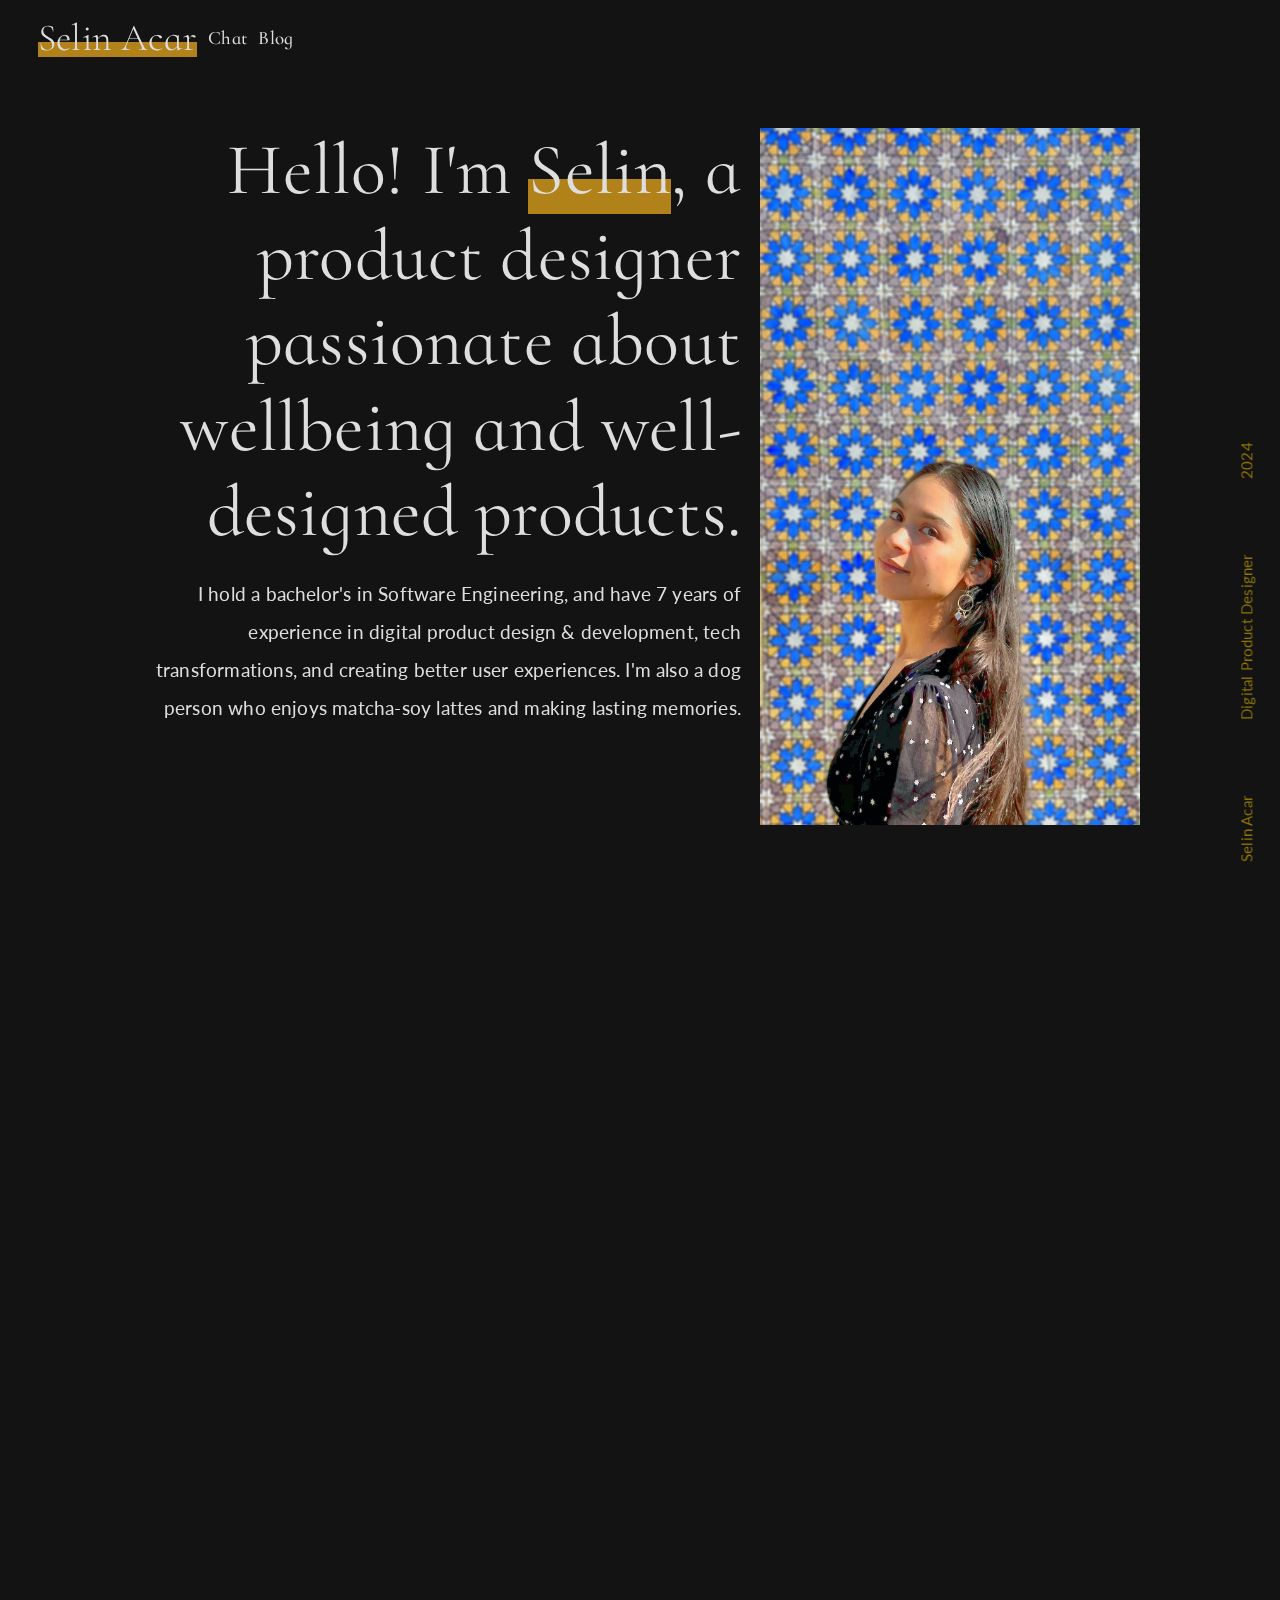
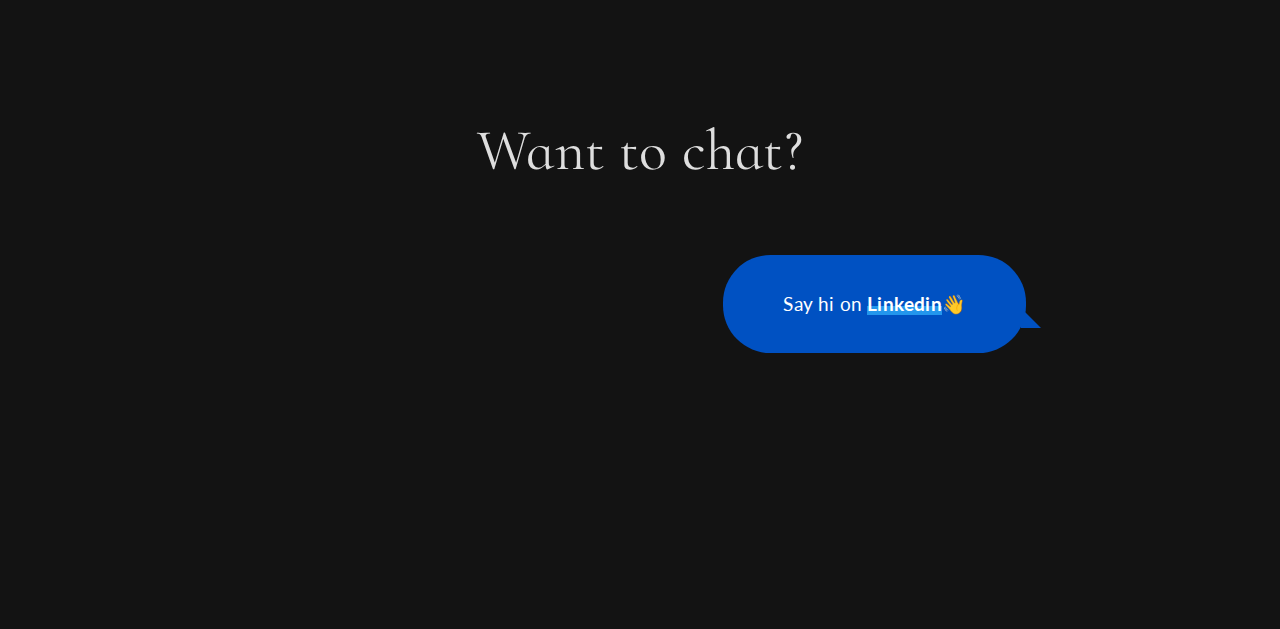
==== commit c34d7111: "Updated profile photo to portrait photo infront of azul tiles in Portugal" ====
--- a/index.html
+++ b/index.html
@@ -33,10 +33,10 @@
             <div>
                 <h2 class="intro-component-heading">Hello! I'm <span class="mark mark-yellow">Selin</span>, a product designer passionate about wellbeing and well-designed products.</h2>
                 <!--            <p class="intro-component-emphasis">Currently at Avanade, an Accenture + Microsoft venture.</p>-->
-                <div class="mobile-only"><img class="intro-component-img" src="assets/selin_acar_peace.jpeg" alt="Selin Acar smiling in a selfie"></div>
+                <div class="mobile-only"><img class="intro-component-img" src="assets/selin_acar_peace.jpeg" alt="Portrait photo of Selin Acar infront of Blue Portugese Tiles in Sintra"></div>
                 <p>I hold a bachelor's in Software Engineering, and have 7 years of experience in digital product design & development, tech transformations, and creating better user experiences. I'm also a dog person who enjoys matcha-soy lattes and making lasting memories.</p>
             </div>
-            <img class="intro-component-img medium-large-only" src="assets/selin_acar_peace.jpeg" alt="Selin Acar smiling in a selfie">
+            <img class="intro-component-img medium-large-only" src="assets/selin_acar_peace.jpeg" alt="Portrait photo of Selin Acar infront of Blue Portugese Tiles in Sintra">
         </div>
         <div class="intro-secondary">
             <p class="reveal">My mix of <strong>technical understanding</strong>, <strong>user-centred approach</strong>, and <strong>eye for design</strong> results in</p>
@@ -61,6 +61,7 @@
             <a href="https://www.sende.ca" target="_blank"><img class="reveal" src="assets/logos/sende.png" alt="SENDE Quality Turkish Bodycare Logo"></a>
             <a href="https://www.cmhc-schl.gc.ca/" target="_blank"><img class="reveal" src="assets/logos/cmhc.png" alt="Canadian Motgage Housing Corporation Logo"></a>
             <a href="https://www.prestocard.ca/" target="_blank"><img class="reveal invertimage" src="assets/logos/metrolinx.png" alt="Metrolinx Logo"></a>
+            <a href="https://www.eng.uwo.ca/electrical/research/labs/wbml/index.html" target="_blank"><img class="reveal invertimage" src="assets/logos/westernwearmelab.png" alt="University of Western Ontario's The Wearable Biomechatronics Laboratory Logo"></a>
             <a href="https://www.google.com/search?q=petro+canada+lubricants&oq=petro+canada+lubricants&gs_lcrp=EgZjaHJvbWUqDAgAECMYJxiABBiKBTIMCAAQIxgnGIAEGIoFMg0IARAuGMcBGNEDGIAEMgcIAhAAGIAEMgYIAxBFGDwyBggEEEUYPDIGCAUQRRg8MgYIBhBFGEEyBggHEEUYQdIBCDY0NjNqMGo0qAIAsAIA&sourceid=chrome&ie=UTF-8" target="_blank"><img class="reveal" src="assets/logos/petro.png" alt="Petro Canada Lubricants Logo"></a>
             <a href="https://apps.apple.com/ca/app/joel-osteen-ministries/id652174679" target="_blank"><img class="reveal" src="assets/logos/joel.png" alt="Joel Osteen Ministries Logo"></a>
         </div>
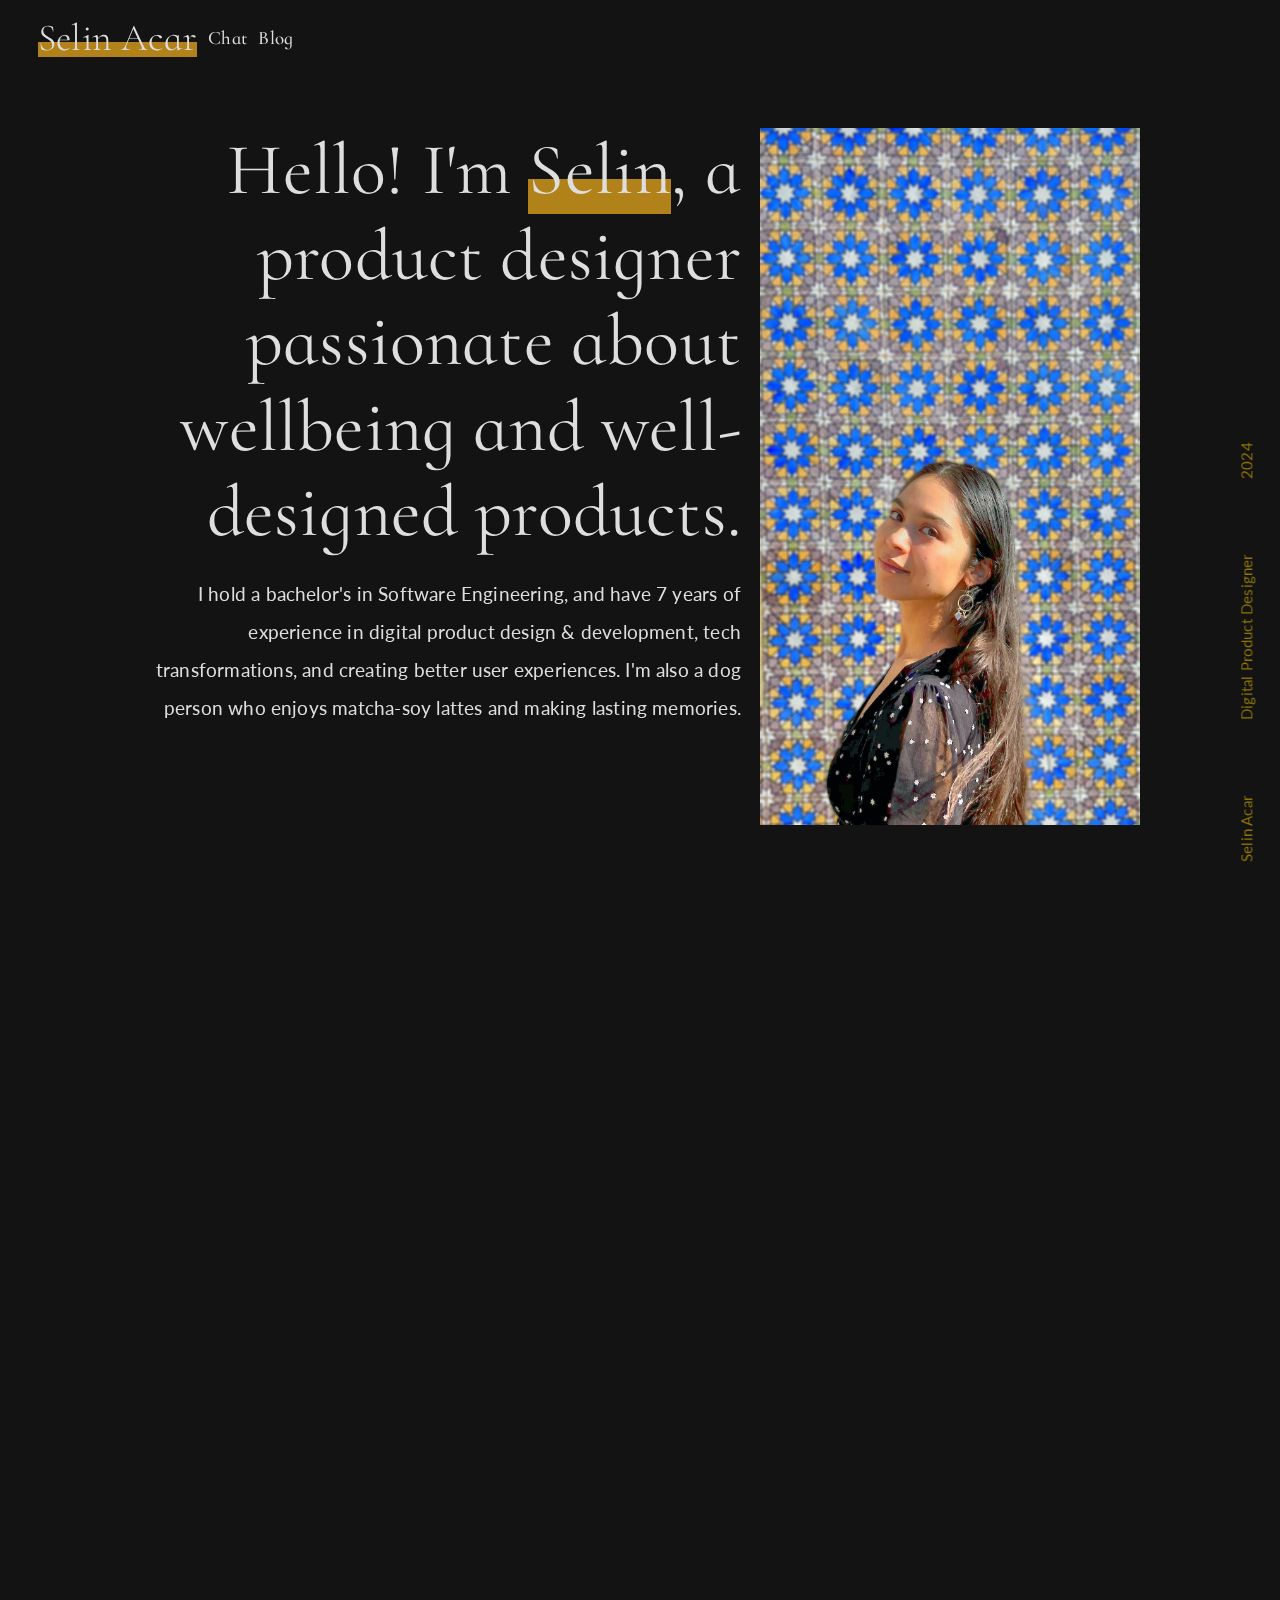
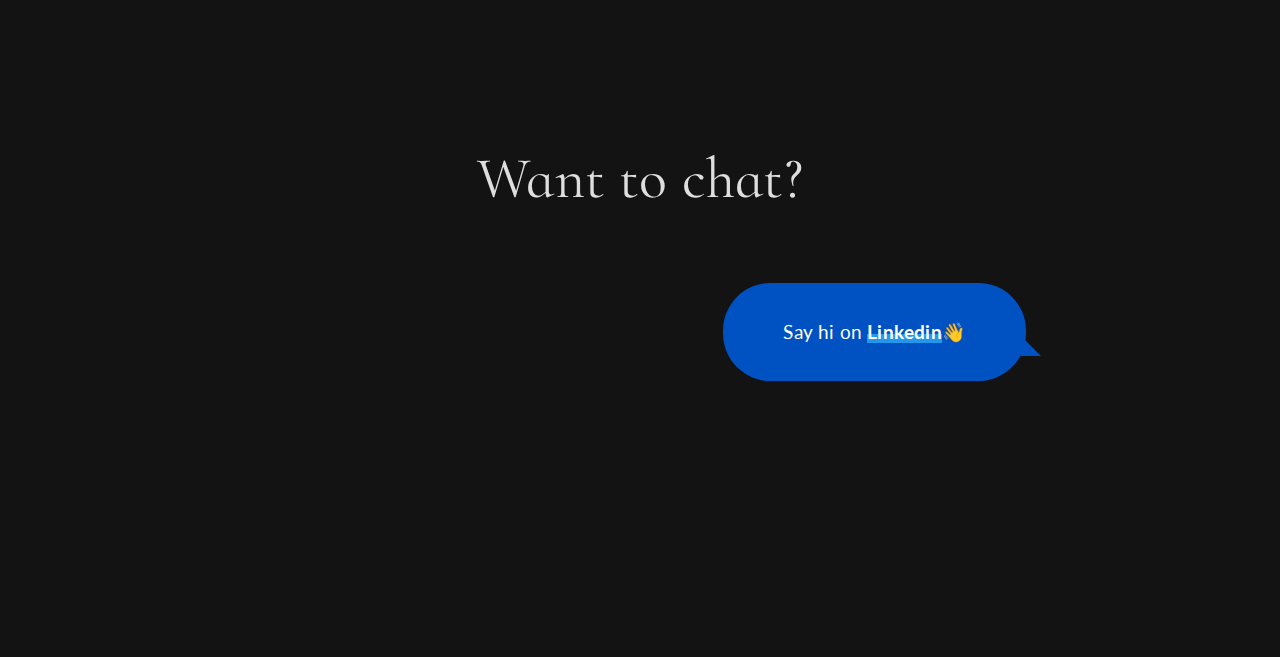
==== commit ce87149d: "added W3C stndards to skills list" ====
--- a/index.html
+++ b/index.html
@@ -85,7 +85,7 @@
                         <li>HTML / CSS / Swift</li>
                         </ul>
                 <ul>
-                    <li>Apple HCD Guidelines / Material Design / Fluent UI</li>
+                    <li>Apple HCD Guidelines / Material Design / Fluent UI / W3C Standards</li>
                 </ul>
                 <ul>
                     <li>Figma / Adobe XD / Sketch</li>
